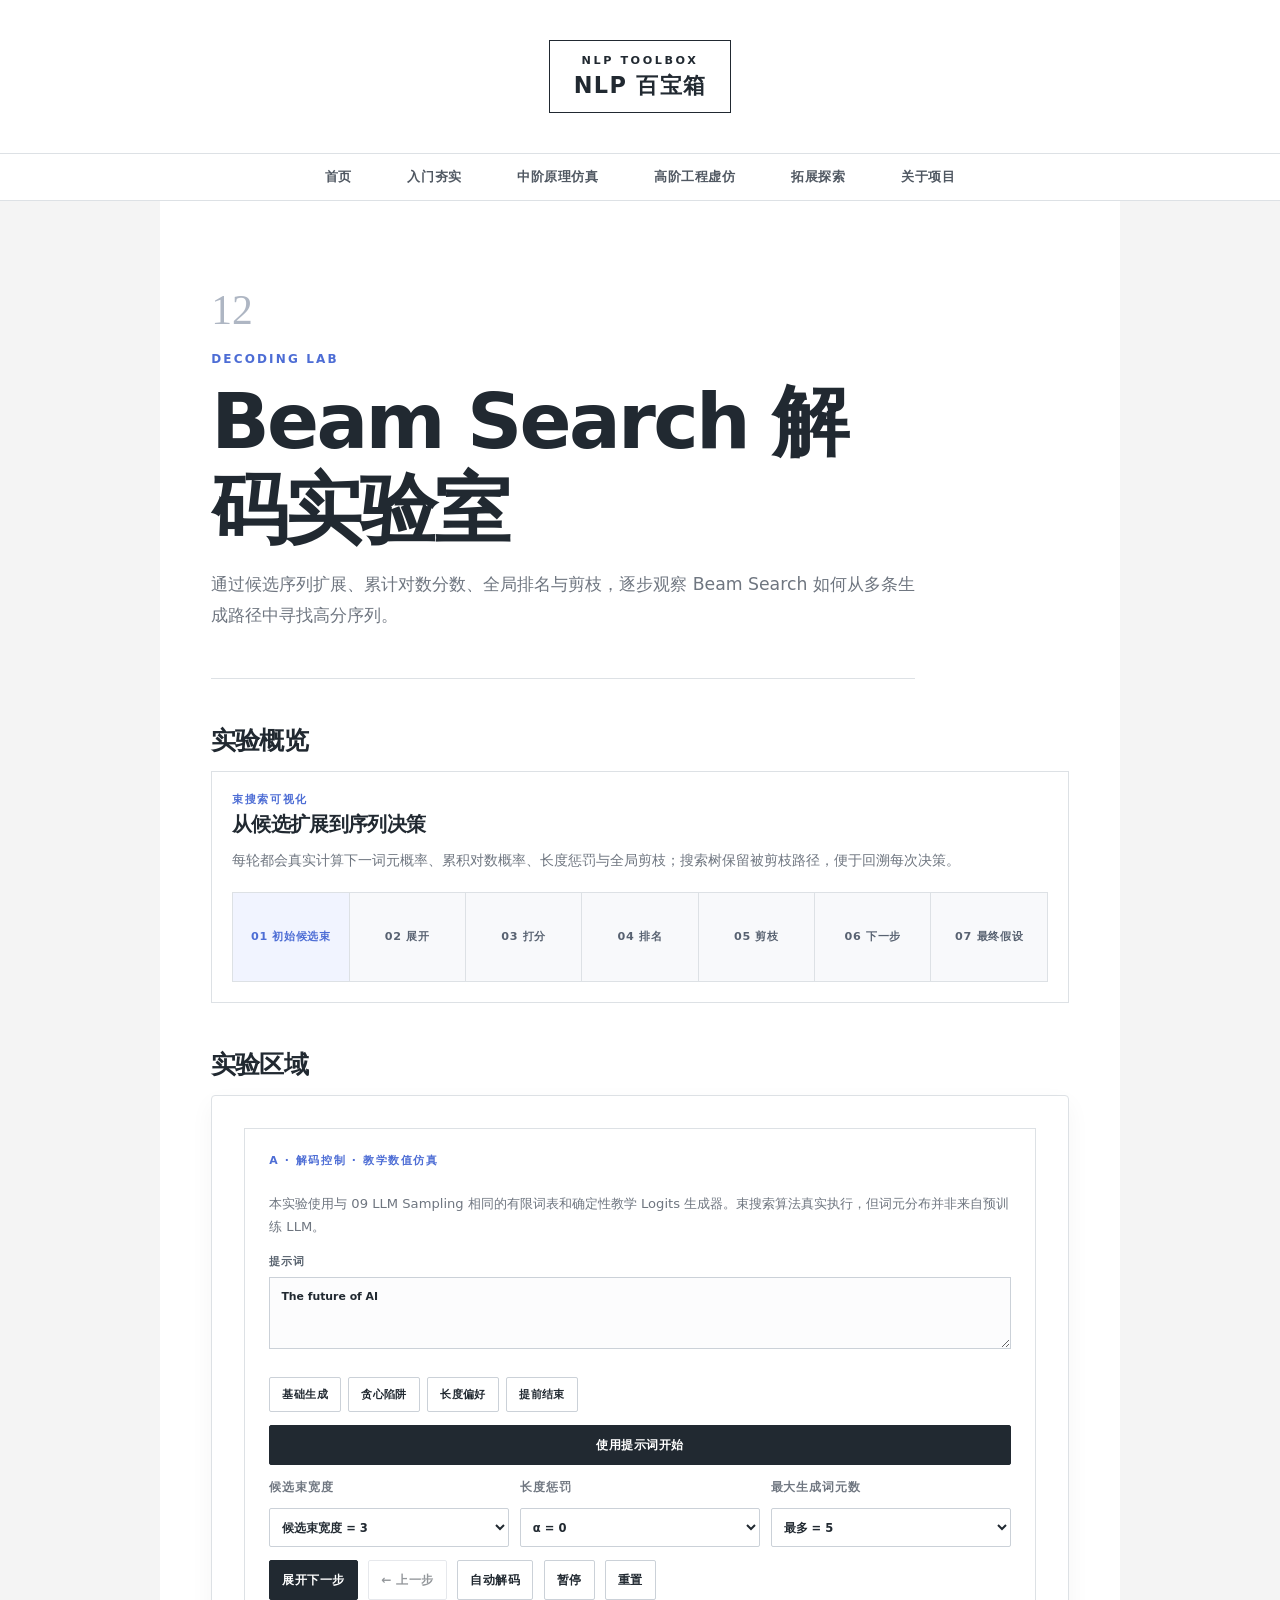
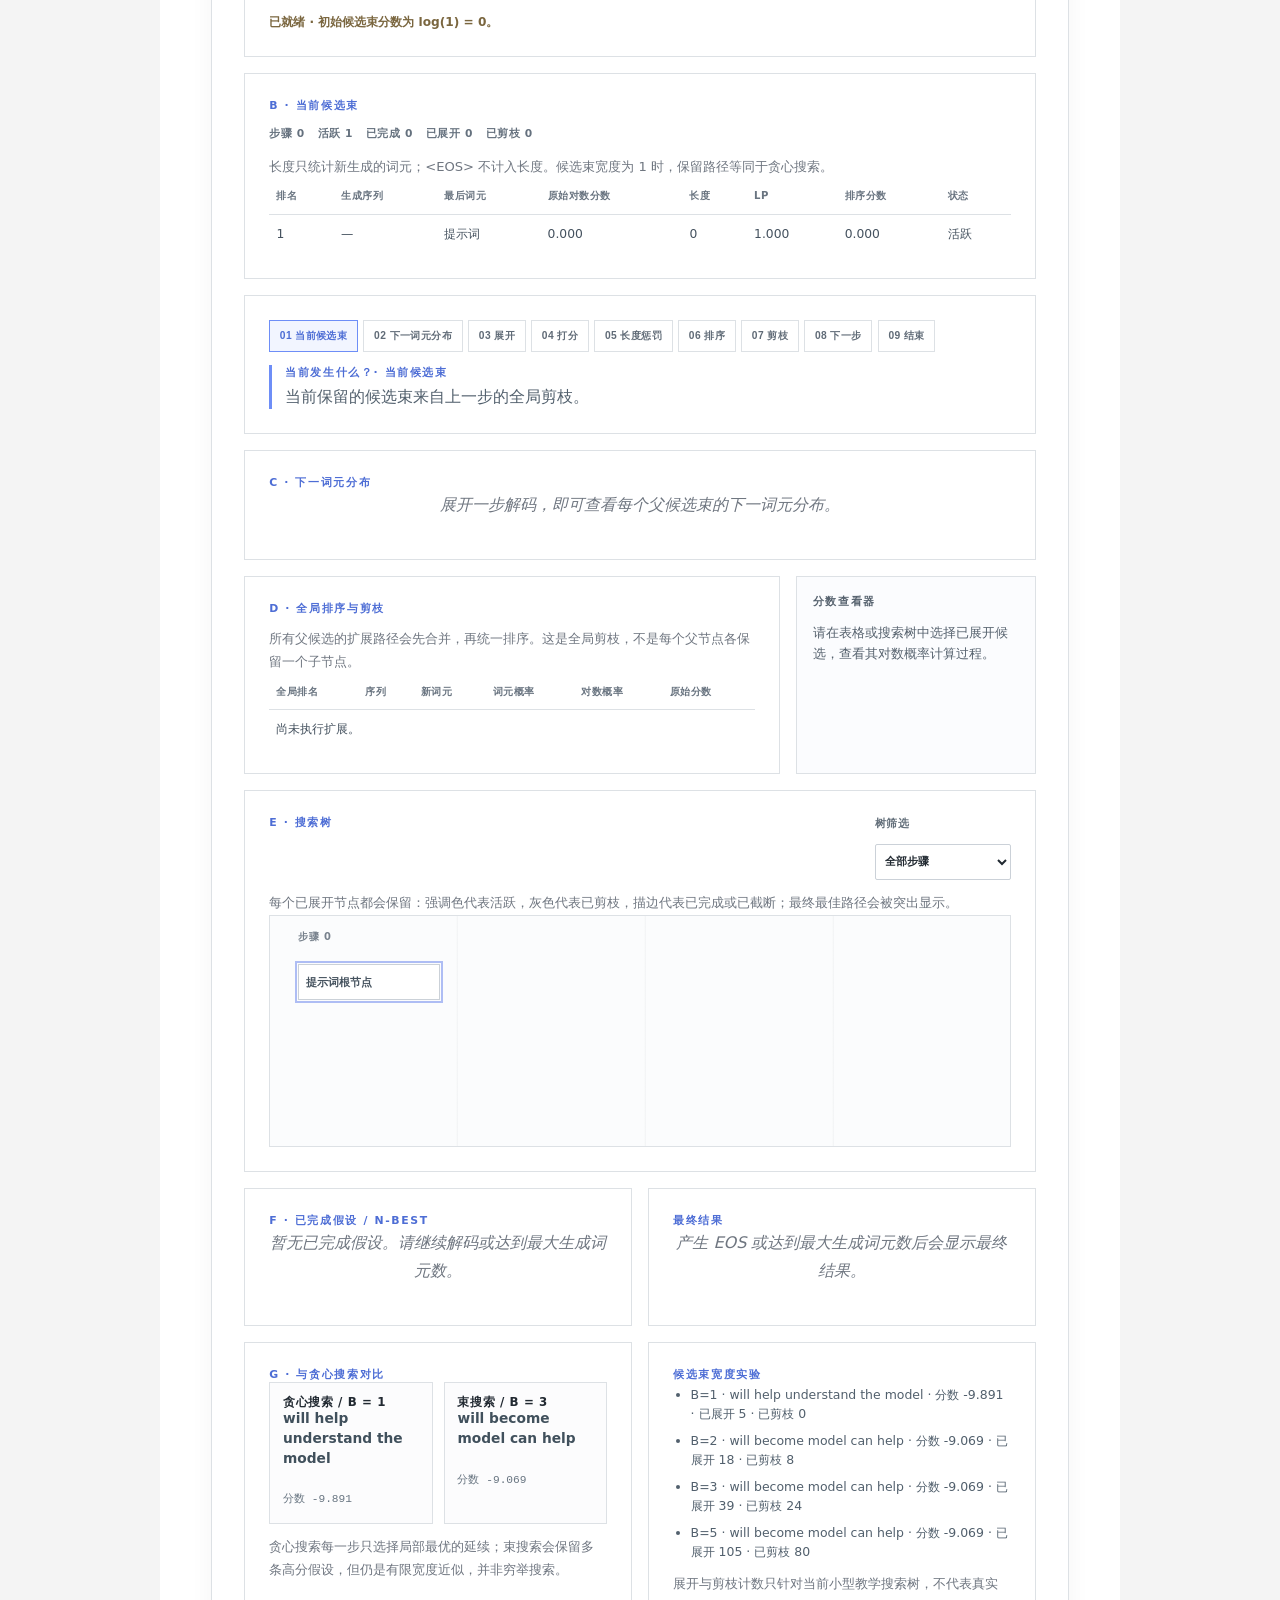
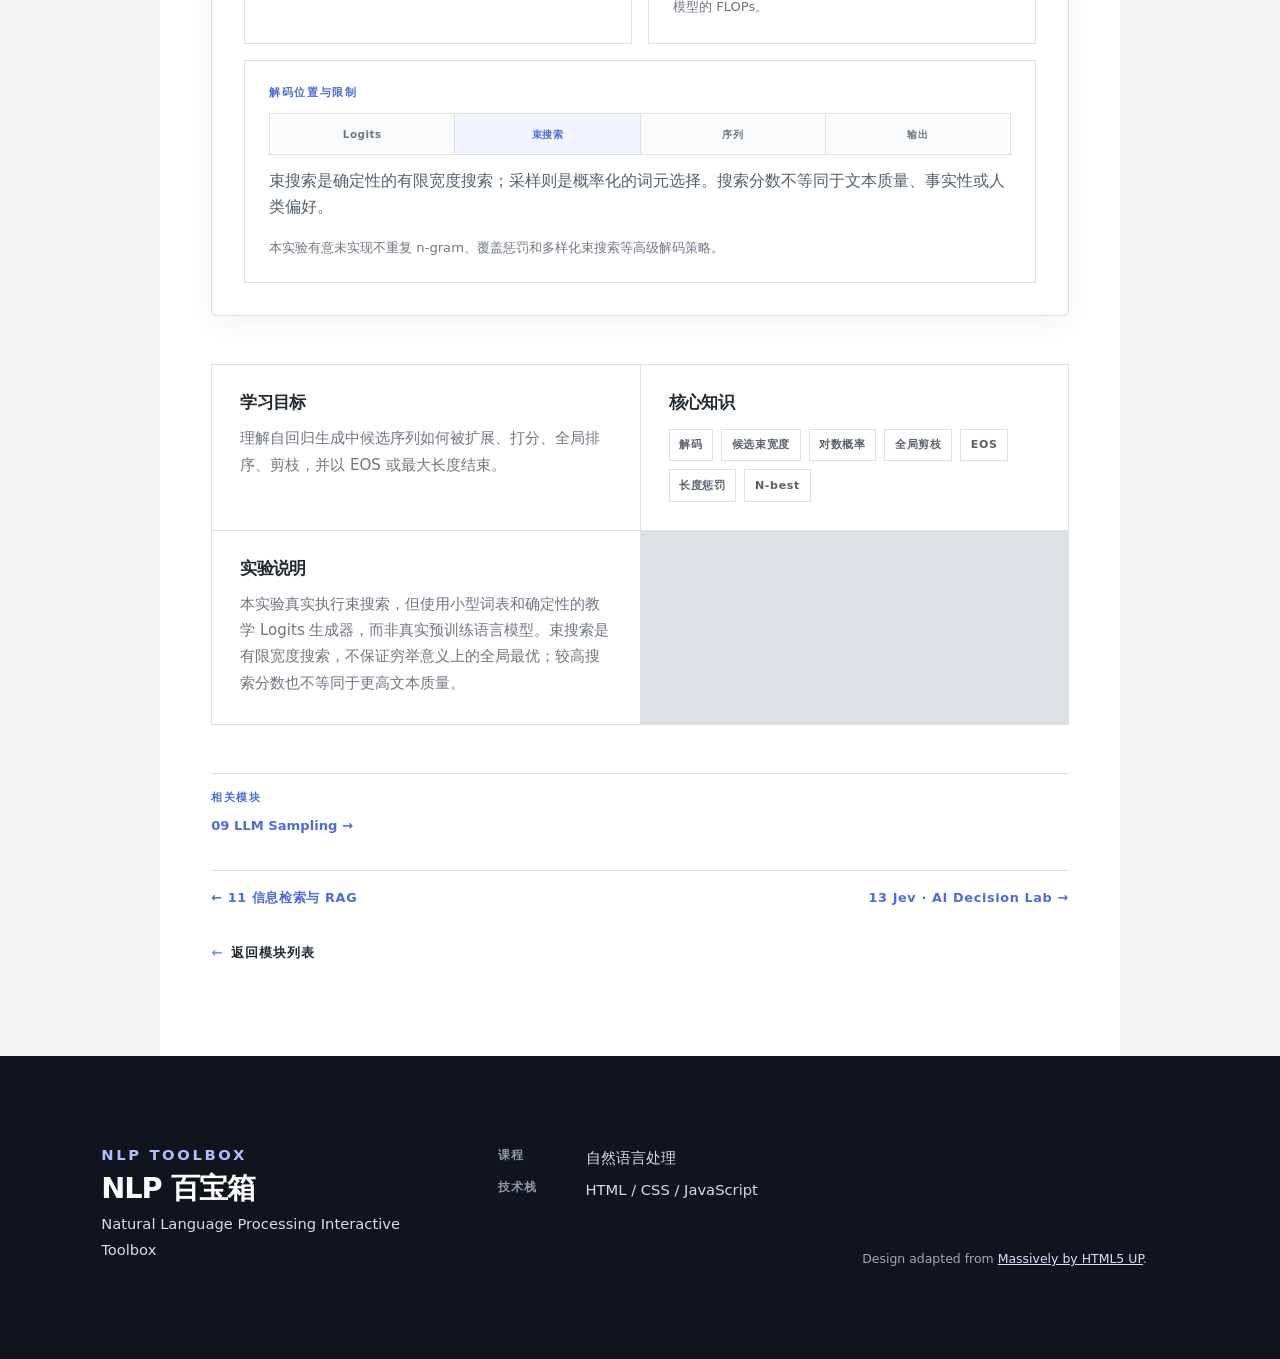
==== pages/beam-search.html @ 89331991 "nlp assignment first commit" ====
<!doctype html>
<html lang="zh-CN">
<head>
  <meta charset="utf-8"><meta name="viewport" content="width=device-width, initial-scale=1">
  <meta name="description" content="Beam Search 解码实验室｜NLP 百宝箱"><title>Beam Search 解码｜NLP 百宝箱</title>
  <link rel="stylesheet" href="../assets/css/main.css"><link rel="stylesheet" href="../assets/css/responsive.css"><link rel="stylesheet" href="../assets/css/experiment.css"><link rel="stylesheet" href="../assets/css/extensions.css"><link rel="stylesheet" href="../assets/css/beam-search.css">
</head>
<body class="module-page">
  <a class="skip-link" href="#main-content">跳至主要内容</a>
  <header class="site-header"><a class="brand" href="../index.html" aria-label="NLP 百宝箱首页"><span class="brand__en">NLP TOOLBOX</span><span class="brand__cn">NLP 百宝箱</span></a></header>
  <nav class="primary-nav" aria-label="主导航"><div class="nav-wrap"><button class="nav-toggle" type="button" aria-expanded="false" aria-controls="primary-menu"><span>菜单</span><span class="nav-toggle__icon" aria-hidden="true"></span></button><ul id="primary-menu" class="nav-list"><li><a href="../index.html">首页</a></li><li><a href="../index.html#foundations">入门夯实</a></li><li><a href="../index.html#simulation">中阶原理仿真</a></li><li><a href="../index.html#engineering">高阶工程虚仿</a></li><li><a class="is-active" href="../index.html#extensions">拓展探索</a></li><li><a href="../index.html#about">关于项目</a></li></ul></div></nav>
  <main id="main-content" class="experiment-main">
    <header class="module-intro"><span class="module-number">12</span><p class="kicker">DECODING LAB</p><h1>Beam Search 解码实验室</h1><p>通过候选序列扩展、累计对数分数、全局排名与剪枝，逐步观察 Beam Search 如何从多条生成路径中寻找高分序列。</p></header>
    <section class="experiment-block"><h2>实验概览</h2><div class="extension-overview"><p class="tool-label">束搜索可视化</p><h3>从候选扩展到序列决策</h3><p>每轮都会真实计算下一词元概率、累积对数概率、长度惩罚与全局剪枝；搜索树保留被剪枝路径，便于回溯每次决策。</p><div class="extension-pipeline" style="--steps:7"><span>01 初始候选束</span><span>02 展开</span><span>03 打分</span><span>04 排名</span><span>05 剪枝</span><span>06 下一步</span><span>07 最终假设</span></div></div></section>
    <section class="experiment-block"><h2>实验区域</h2><div class="experiment-shell experiment-shell--tool" data-experiment="beam-search"></div></section>
    <section class="experiment-block module-knowledge"><section><h3>学习目标</h3><p>理解自回归生成中候选序列如何被扩展、打分、全局排序、剪枝，并以 EOS 或最大长度结束。</p></section><section><h3>核心知识</h3><ul class="extension-concepts"><li>解码</li><li>候选束宽度</li><li>对数概率</li><li>全局剪枝</li><li>EOS</li><li>长度惩罚</li><li>N-best</li></ul></section><section><h3>实验说明</h3><p>本实验真实执行束搜索，但使用小型词表和确定性的教学 Logits 生成器，而非真实预训练语言模型。束搜索是有限宽度搜索，不保证穷举意义上的全局最优；较高搜索分数也不等同于更高文本质量。</p></section></section>
    <section class="related-modules" aria-label="相关模块"><p class="tool-label">相关模块</p><p><a href="llm-sampling.html">09 LLM Sampling →</a></p></section>
    <nav class="module-links" aria-label="模块导航"><a href="retrieval.html">← 11 信息检索与 RAG</a></nav>
    <a class="back-link" href="../index.html#extensions"><span aria-hidden="true">←</span>返回模块列表</a>
  </main>
  <footer class="site-footer"><div><p class="kicker kicker--light">NLP TOOLBOX</p><h2>NLP 百宝箱</h2><p>Natural Language Processing Interactive Toolbox</p></div><div class="footer-meta"><p><span>课程</span>自然语言处理</p><p><span>技术栈</span>HTML / CSS / JavaScript</p></div><div class="attribution">Design adapted from <a href="https://html5up.net/massively">Massively by HTML5 UP</a>.</div></footer>
  <script src="../assets/js/main.js"></script>
  <script src="../assets/js/data/sampling-data.js"></script>
  <script src="../assets/js/modules/sampling-algorithms.js"></script>
  <script src="../assets/js/data/beam-search-data.js"></script>
  <script src="../assets/js/modules/beam-search-algorithms.js"></script>
  <script src="../assets/js/modules/beam-search.js"></script>
</body>
</html>
---- assets/css/main.css ----
:root { --ink:#212931; --muted:#6f7680; --paper:#fff; --canvas:#f4f4f4; --line:#dde1e5; --line-dark:#cbd1d8; --hero:#10141c; --hero-2:#1b202b; --accent:#6e8ef7; --accent-deep:#4d6dd5; --shadow:0 9px 24px rgba(16,20,28,.045); --sans:system-ui,-apple-system,BlinkMacSystemFont,"Segoe UI","PingFang SC","Microsoft YaHei","Noto Sans SC",sans-serif; --display:Georgia,"Times New Roman","Songti SC","STSong",serif; --max:1180px; --gutter:clamp(1.25rem,4vw,3.5rem); }
* { box-sizing:border-box; } html { scroll-behavior:smooth; scroll-padding-top:4rem; } body { margin:0; background:var(--canvas); color:var(--ink); font-family:var(--sans); font-size:16px; line-height:1.75; } a { color:inherit; } .skip-link { position:absolute; z-index:10; left:1rem; top:-4rem; padding:.5rem .9rem; background:var(--paper); color:var(--ink); border:1px solid var(--ink); } .skip-link:focus { top:1rem; } :focus-visible { outline:3px solid var(--accent); outline-offset:4px; }
.hero { position:relative; min-height:100svh; display:grid; place-items:center; overflow:hidden; color:#fff; background:radial-gradient(circle at 50% 8%,#232b3d 0,var(--hero) 48%,#0c1017 100%); } .hero__grid { position:absolute; inset:0; opacity:.27; background-image:linear-gradient(rgba(255,255,255,.055) 1px,transparent 1px),linear-gradient(90deg,rgba(255,255,255,.055) 1px,transparent 1px); background-size:52px 52px; mask-image:linear-gradient(to bottom,transparent,black 30%,black 70%,transparent); } .hero__grid::after { content:""; position:absolute; inset:0; background-image:radial-gradient(circle,rgba(157,182,255,.7) 1px,transparent 1.5px); background-size:84px 91px; opacity:.3; } .hero__content { position:relative; z-index:1; width:min(760px,calc(100% - 2.5rem)); text-align:center; padding:6rem 0 7rem; } .kicker { margin:0; color:var(--accent-deep); font-size:.75rem; font-weight:750; letter-spacing:.18em; line-height:1.4; text-transform:uppercase; } .kicker--light { color:#aebeff; } h1,h2,h3,p { margin-top:0; } h1,h2,h3 { font-weight:700; letter-spacing:-.035em; line-height:1.14; } h1 { margin:1.25rem 0 .85rem; font-size:clamp(4rem,10vw,7.3rem); } .hero__statement { margin:0 0 1.3rem; font-family:var(--display); font-size:clamp(1.8rem,4vw,3.25rem); font-weight:400; line-height:1.3; letter-spacing:.02em; } .hero__description { max-width:39rem; margin:0 auto 2.2rem; color:#d3d8e3; font-size:1.04rem; } .button { display:inline-flex; align-items:center; justify-content:center; gap:.6rem; min-height:3rem; padding:.7rem 1.15rem; border:1px solid currentColor; border-radius:2px; font-size:.82rem; font-weight:750; letter-spacing:.08em; line-height:1; text-decoration:none; transition:color .2s,background .2s,transform .2s; } .button--light:hover { background:#fff; color:var(--hero); transform:translateY(-2px); } .scroll-cue { position:absolute; bottom:1.5rem; z-index:1; display:flex; flex-direction:column; align-items:center; gap:.55rem; color:#b9c1d1; font-size:.65rem; font-weight:700; letter-spacing:.14em; text-decoration:none; } .scroll-cue i { display:block; width:1px; height:1.6rem; background:#b9c1d1; animation:scrollPulse 1.8s ease-in-out infinite; } @keyframes scrollPulse { 50% { transform:scaleY(.55); transform-origin:top; opacity:.4; } }
.site-header { display:grid; place-items:center; min-height:11rem; padding:2.5rem var(--gutter); background:var(--paper); } .brand { display:grid; gap:.25rem; padding:.9rem 1.5rem .85rem; border:1px solid var(--ink); color:var(--ink); text-align:center; text-decoration:none; transition:color .2s,border-color .2s; } .brand:hover { border-color:var(--accent); color:var(--accent-deep); } .brand__en { font-size:.7rem; font-weight:800; letter-spacing:.23em; line-height:1; } .brand__cn { font-size:1.4rem; font-weight:800; letter-spacing:.06em; line-height:1.25; }
.primary-nav { position:sticky; top:0; z-index:5; border-top:1px solid var(--line); border-bottom:1px solid var(--line); background:rgba(255,255,255,.96); backdrop-filter:blur(9px); } .nav-wrap { width:min(var(--max),100%); margin:auto; } .nav-list { display:flex; justify-content:center; margin:0; padding:0; list-style:none; } .nav-list a { display:block; padding:1rem clamp(.8rem,2.1vw,1.7rem); border-inline:1px solid transparent; color:#505862; font-size:.84rem; font-weight:700; letter-spacing:.04em; line-height:1; text-decoration:none; transition:color .2s,background .2s; } .nav-list a:hover,.nav-list a.is-active { background:#f3f5f8; color:var(--ink); } .nav-list a.is-active { border-bottom:2px solid var(--accent); } .nav-toggle { display:none; }
.main-shell { width:min(var(--max),100%); margin:auto; background:var(--paper); } .featured,.module-section,.about-section { padding:clamp(4.5rem,9vw,8.5rem) var(--gutter); border-bottom:1px solid var(--line); } .section-heading { max-width:42rem; margin-bottom:3.6rem; } .section-heading--center { max-width:49rem; margin-inline:auto; text-align:center; } .section-heading h2,.about-section h2 { margin:.7rem 0 1.3rem; font-size:clamp(2.5rem,5vw,4.1rem); } .section-heading > p:last-child { color:var(--muted); }
.learning-path { display:grid; grid-template-columns:repeat(3,1fr); gap:0; margin:0; padding:0; list-style:none; border-top:1px solid var(--line); border-bottom:1px solid var(--line); } .learning-path li { position:relative; min-height:15rem; padding:2.2rem clamp(1.2rem,3vw,2.8rem); } .learning-path li + li { border-left:1px solid var(--line); } .learning-path li:not(:last-child)::after { content:"↓"; position:absolute; right:-.45rem; bottom:1.9rem; z-index:1; display:grid; place-items:center; width:.9rem; height:.9rem; background:var(--paper); color:var(--accent); font-size:.9rem; } .path-number,.module-number { display:block; color:#aeb6c3; font-family:var(--display); font-size:2.6rem; line-height:1; } .learning-path .kicker { margin:1.45rem 0 .5rem; } .learning-path h3 { margin:0 0 .7rem; font-size:1.5rem; } .learning-path p:last-child { color:var(--muted); font-size:.95rem; }
.module-section--tinted { background:#f8f9fa; } .module-grid { display:grid; border-top:1px solid var(--line); border-left:1px solid var(--line); } .module-grid--foundations { grid-template-columns:repeat(2,1fr); } .module-grid--simulation { grid-template-columns:repeat(3,1fr); } .module-grid--engineering { grid-template-columns:repeat(2,1fr); } .module-card { display:flex; min-height:21rem; flex-direction:column; padding:2.25rem clamp(1.5rem,3.2vw,3rem); border-right:1px solid var(--line); border-bottom:1px solid var(--line); background:var(--paper); transition:box-shadow .22s,transform .22s; } .module-card:hover { position:relative; z-index:1; box-shadow:var(--shadow); transform:translateY(-3px); } .module-card .kicker { margin:1.25rem 0 .8rem; } .module-card h3 { margin:0 0 1rem; font-size:clamp(1.6rem,3vw,2.25rem); } .module-card > p:not(.kicker) { max-width:28rem; margin-bottom:1.6rem; color:var(--muted); font-size:.96rem; } .module-card a { margin-top:auto; color:var(--ink); font-size:.8rem; font-weight:750; letter-spacing:.07em; text-decoration:none; } .module-card a span { color:var(--accent); transition:transform .2s; } .module-card a:hover span { display:inline-block; transform:translateX(4px); }
.module-card--diagram { min-height:27rem; } .card-diagram { height:5rem; margin:.2rem 0 1.5rem; border-top:1px solid var(--line); border-bottom:1px solid var(--line); } .diagram-cnn { display:flex; align-items:center; gap:.5rem; } .diagram-cnn i { width:1.3rem; height:3.6rem; border:1px solid var(--accent); background:repeating-linear-gradient(0deg,transparent 0 7px,rgba(110,142,247,.25) 7px 8px); } .diagram-cnn b { width:2.5rem; height:2.5rem; margin-left:auto; border:1px solid #aeb6c3; background:repeating-linear-gradient(90deg,transparent 0 6px,#dfe4ee 6px 7px); } .diagram-attention { display:grid; grid-template-columns:repeat(3,1fr); grid-template-rows:repeat(3,1fr); gap:3px; padding:.9rem 0; } .diagram-attention i { background:rgba(110,142,247,.16); } .diagram-attention i:nth-child(2),.diagram-attention i:nth-child(5),.diagram-attention i:nth-child(8) { background:rgba(110,142,247,.72); } .diagram-loss { display:grid; place-items:center; } .diagram-loss svg { width:100%; } .diagram-loss path { stroke:var(--accent); stroke-width:2; } .module-card--feature { min-height:28rem; } .feature-diagram { display:flex; align-items:center; height:7rem; margin:.2rem 0 1.7rem; border-top:1px solid var(--line); border-bottom:1px solid var(--line); } .transformer-diagram { gap:.6rem; color:var(--muted); font-size:.58rem; font-weight:750; letter-spacing:.08em; } .transformer-diagram span { display:grid; place-items:center; width:3.1rem; height:3.1rem; border:1px solid var(--line-dark); text-align:center; } .transformer-diagram i { flex:1; height:1px; background:var(--accent); } .sampling-diagram { align-items:flex-end; gap:.65rem; padding:1rem 0; } .sampling-diagram i { width:1.25rem; height:var(--h); background:var(--accent); opacity:.6; } .sampling-diagram i:nth-child(2n) { opacity:.9; }
.about-section { display:grid; grid-template-columns:1fr 1.25fr; gap:clamp(2rem,8vw,8rem); align-items:start; } .about-section__content p { color:var(--muted); font-size:1.06rem; } .technology-list { display:flex; flex-wrap:wrap; gap:.5rem; margin:2rem 0 0; padding:0; list-style:none; } .technology-list li { padding:.35rem .6rem; border:1px solid var(--line); color:#59616c; font-size:.67rem; font-weight:750; letter-spacing:.07em; }
.site-footer { display:grid; grid-template-columns:1.1fr 1fr 1fr; gap:3rem; padding:clamp(3rem,7vw,6rem) max(var(--gutter),calc((100% - var(--max))/2 + var(--gutter))); color:#d7dce5; background:var(--hero); } .site-footer h2 { margin:.4rem 0; color:#fff; font-size:1.8rem; } .site-footer p { margin-bottom:.4rem; font-size:.92rem; } .footer-meta p { display:flex; gap:1rem; } .footer-meta span { min-width:4.5rem; color:#8f9aac; font-size:.72rem; font-weight:700; letter-spacing:.1em; } .attribution { align-self:end; color:#9fa9ba; font-size:.78rem; line-height:1.7; } .site-footer a { color:#d8e0ff; }
@media (prefers-reduced-motion:reduce) { html { scroll-behavior:auto; } *,*::before,*::after { animation-duration:.01ms !important; animation-iteration-count:1 !important; scroll-behavior:auto !important; transition-duration:.01ms !important; } }
.learning-path { grid-template-columns:repeat(5,1fr); }.module-grid--extensions { grid-template-columns:repeat(3,1fr); }.module-grid--decision { grid-template-columns:minmax(0,1fr); }.diagram-bpe,.diagram-retrieval,.diagram-beam { display:flex; align-items:center; gap:.55rem; color:#657080; font-size:.67rem; font-weight:750; letter-spacing:.04em; }.diagram-bpe span,.diagram-bpe strong,.diagram-retrieval span,.diagram-retrieval b,.diagram-beam span { padding:.45rem .55rem; border:1px solid var(--line-dark); background:#fff; }.diagram-bpe i,.diagram-retrieval i { color:var(--accent); font-style:normal; }.diagram-bpe strong { color:var(--accent-deep); }.diagram-retrieval { display:grid; grid-template-columns:auto 1fr; grid-template-rows:1fr 1fr; align-content:center; }.diagram-retrieval span { grid-row:span 2; }.diagram-retrieval i { grid-row:span 2; }.diagram-retrieval b { font-size:.62rem; }.diagram-beam { display:grid; grid-template-columns:auto 1fr; grid-template-rows:1fr 1fr; align-content:center; }.diagram-beam span { grid-row:span 2; }.diagram-beam i { font-style:normal; }.extensions-chain { margin-top:2rem; padding:1.2rem 0 0; border-top:1px solid var(--line); }.extensions-chain > p:last-child { display:flex; flex-wrap:wrap; align-items:center; gap:.5rem .75rem; margin:.45rem 0 0; }.extensions-chain strong { color:var(--ink); font-size:.75rem; letter-spacing:.06em; }.extensions-chain span { color:var(--muted); font-size:.8rem; }.extensions-chain b { color:var(--accent); font-weight:400; }.module-card--decision { min-height:29rem; }.decision-card-content { display:grid; grid-template-columns:minmax(0,1fr) minmax(17rem,.82fr); gap:clamp(1.5rem,6vw,5rem); align-items:center; margin:.1rem 0 1.7rem; }.decision-card-content > div:first-child > p { max-width:34rem; margin:0; color:var(--muted); font-size:1rem; }.decision-capabilities { display:flex; flex-wrap:wrap; gap:.5rem; margin:1.25rem 0 0; padding:0; list-style:none; }.decision-capabilities li { padding:.34rem .58rem; border:1px solid var(--line); color:#59616c; font-size:.68rem; font-weight:750; letter-spacing:.06em; }.decision-diagram { display:grid; justify-items:center; gap:.45rem; min-height:12.5rem; padding:1rem; border-top:1px solid var(--line); border-bottom:1px solid var(--line); color:#657080; font-size:.67rem; font-weight:800; letter-spacing:.09em; text-align:center; }.decision-diagram > span { min-width:7.8rem; padding:.42rem .6rem; border:1px solid var(--line-dark); background:#fff; }.decision-diagram > i { color:var(--accent); font-style:normal; }.decision-diagram__types { display:flex; flex-wrap:wrap; justify-content:center; gap:.35rem; }.decision-diagram__types b { padding:.35rem .45rem; border:1px solid var(--line); background:#f7f8fa; font-size:.6rem; }.decision-diagram__result { border-color:var(--accent) !important; color:var(--accent-deep); }.decision-diagram small { color:var(--muted); font-size:.58rem; font-weight:700; letter-spacing:.05em; }
@media (min-width:761px) and (max-width:1100px) { .nav-list a { padding-inline:.75rem; font-size:.78rem; }.learning-path { grid-template-columns:repeat(2,1fr); }.learning-path li:nth-child(3) { border-left:0; border-top:1px solid var(--line); }.learning-path li:nth-child(4) { border-top:1px solid var(--line); }.learning-path li:nth-child(5) { grid-column:span 2; border-left:0; border-top:1px solid var(--line); }.module-grid--extensions { grid-template-columns:repeat(2,1fr); }.module-grid--extensions .module-card:last-child { grid-column:span 2; } .decision-card-content { grid-template-columns:1fr; gap:1.5rem; } }
@media (max-width:760px) { .module-grid--decision { grid-template-columns:1fr; } .module-card--decision { min-height:19rem; } .decision-card-content { grid-template-columns:1fr; gap:1.5rem; } }
---- assets/css/responsive.css ----
@media (max-width:760px) { .site-header { min-height:8.5rem; } .primary-nav { position:sticky; } .nav-toggle { display:flex; width:100%; align-items:center; justify-content:space-between; padding:1rem var(--gutter); border:0; background:transparent; color:var(--ink); font:700 .78rem/1 var(--sans); letter-spacing:.11em; text-transform:uppercase; } .nav-toggle__icon,.nav-toggle__icon::before,.nav-toggle__icon::after { display:block; width:1.15rem; height:1px; background:currentColor; content:""; } .nav-toggle__icon { position:relative; } .nav-toggle__icon::before { position:absolute; top:-.35rem; } .nav-toggle__icon::after { position:absolute; top:.35rem; } .nav-list { display:none; border-top:1px solid var(--line); } .nav-list.is-open { display:block; } .nav-list a { padding:1rem var(--gutter); border-bottom:1px solid var(--line); } .nav-list li:last-child a { border-bottom:0; } .learning-path,.module-grid--foundations,.module-grid--simulation,.module-grid--engineering,.module-grid--extensions,.module-grid--decision,.about-section,.site-footer { grid-template-columns:1fr; } .learning-path li + li { border-top:1px solid var(--line); border-left:0; } .learning-path li { min-height:auto; } .learning-path li:not(:last-child)::after { right:1.5rem; bottom:-.5rem; } .module-card,.module-card--diagram,.module-card--feature,.module-card--decision { min-height:19rem; } .decision-card-content { grid-template-columns:1fr; gap:1.5rem; } .about-section { gap:1rem; } .site-footer { gap:1.8rem; } .footer-meta p { margin-bottom:.2rem; } }
@media (min-width:761px) and (max-width:960px) { .module-grid--simulation { grid-template-columns:repeat(2,1fr); } .module-grid--simulation .module-card:last-child { grid-column:span 2; } .site-footer { grid-template-columns:1fr 1fr; } .attribution { grid-column:span 2; } }
@media (max-width:430px) { .hero__content { padding-top:4rem; } h1 { font-size:3.7rem; } .hero__statement { font-size:1.85rem; } .featured,.module-section,.about-section { padding-top:3.8rem; padding-bottom:3.8rem; } .section-heading { margin-bottom:2.5rem; } .section-heading h2,.about-section h2 { font-size:2.4rem; } .transformer-diagram { gap:.3rem; } .transformer-diagram span { width:2.5rem; height:2.5rem; font-size:.5rem; } }
---- assets/css/experiment.css ----
.module-page { min-height:100vh; background:var(--canvas); }
.module-page .site-header { min-height:8.5rem; }
.experiment-main { width:min(960px,100%); margin:auto; padding:clamp(3rem,7vw,6rem) var(--gutter); background:var(--paper); }
.module-intro { max-width:44rem; padding-bottom:3rem; border-bottom:1px solid var(--line); }
.module-intro .module-number { margin-bottom:1.2rem; }
.module-intro h1 { margin:.65rem 0 1rem; font-size:clamp(2.8rem,6vw,5rem); }
.module-intro > p:last-child { margin:0; color:var(--muted); font-size:1.08rem; }
.experiment-block { margin:3rem 0; }
.experiment-block h2 { margin-bottom:1rem; font-size:1.55rem; }
.experiment-shell { display:grid; place-items:center; min-height:17rem; padding:2rem; border:1px solid var(--line); border-radius:4px; background:#fff; box-shadow:var(--shadow); text-align:center; }
.module-knowledge { display:grid; grid-template-columns:repeat(2,1fr); gap:1px; border:1px solid var(--line); background:var(--line); }
.module-knowledge section { padding:1.75rem; background:var(--paper); }
.module-knowledge h3 { margin-bottom:.8rem; font-size:1.05rem; }
.module-knowledge p { margin:0; color:var(--muted); font-size:.94rem; }
.back-link { display:inline-flex; margin-top:2rem; color:var(--ink); font-size:.83rem; font-weight:750; letter-spacing:.07em; text-decoration:none; }
.back-link span { margin-right:.5rem; color:var(--accent); }
.module-links { display:flex; justify-content:space-between; gap:1rem; margin-top:2rem; padding-top:1rem; border-top:1px solid var(--line); }
.module-links a { color:var(--accent-deep); font-size:.8rem; font-weight:750; letter-spacing:.05em; text-decoration:none; }

/* Stage 2 experiment components: contained inside Experiment Shell. */
.experiment-shell--tool { display:block; min-height:0; padding:clamp(1rem,3vw,2rem); text-align:left; }
.tool-label { margin:0; color:var(--accent-deep); font-size:.68rem; font-weight:800; letter-spacing:.15em; line-height:1.4; text-transform:uppercase; }
.tool-button { min-height:2.5rem; padding:.55rem .75rem; border:1px solid var(--line-dark); border-radius:2px; background:#fff; color:var(--ink); cursor:pointer; font:750 .76rem/1 var(--sans); letter-spacing:.04em; transition:border-color .18s,background .18s,color .18s; }
.tool-button:hover:not(:disabled) { border-color:var(--accent); color:var(--accent-deep); }
.tool-button:disabled { cursor:not-allowed; opacity:.45; }
.tool-button--primary { border-color:var(--ink); background:var(--ink); color:#fff; }
.tool-button--primary:hover:not(:disabled) { background:var(--accent-deep); color:#fff; }
.tool-button--danger { color:#a33d43; }

/* Terminology challenge */
.tool-controls { display:flex; flex-wrap:wrap; gap:.8rem; align-items:end; padding-bottom:1.5rem; border-bottom:1px solid var(--line); }
.select-label { display:grid; gap:.3rem; color:var(--muted); font-size:.72rem; font-weight:750; letter-spacing:.08em; }
.select-label select,.pipeline-add select,.pipeline-row select,.custom-stopwords input { min-height:2.5rem; padding:.4rem .6rem; border:1px solid var(--line-dark); border-radius:2px; background:#fff; color:var(--ink); font:600 .82rem var(--sans); }
.tool-progress { padding:1.45rem 0; }.progress-meta { display:flex; justify-content:space-between; gap:1rem; color:var(--muted); font-size:.76rem; font-weight:700; letter-spacing:.06em; }.progress-track { height:5px; margin-top:.7rem; overflow:hidden; background:#e8ebef; }.progress-track i { display:block; height:100%; background:var(--accent); transition:width .25s ease; }
.term-question { padding:1.5rem; border-left:2px solid var(--accent); background:#f7f8fa; }.term-question h3 { margin:.45rem 0; font-family:var(--display); font-size:clamp(2rem,5vw,3rem); }.term-category { margin:0; color:var(--muted); font-size:.75rem; font-weight:750; letter-spacing:.08em; }
.term-choice-group { padding:1.65rem 0; border-bottom:1px solid var(--line); }.term-options { display:grid; grid-template-columns:repeat(3,1fr); gap:.7rem; margin-top:.8rem; }.term-option { min-height:7.2rem; padding:.9rem; border:1px solid var(--line); border-radius:3px; background:#fff; color:var(--ink); cursor:pointer; font:500 .88rem/1.55 var(--sans); text-align:left; transition:border-color .18s,background .18s,transform .18s; }.term-option:hover:not(:disabled),.term-option.is-selected { border-color:var(--accent); background:#f3f6ff; }.term-option:hover:not(:disabled) { transform:translateY(-1px); }.term-option.is-correct { border-color:#4d9466; background:#edf7f0; }.term-option.is-wrong { border-color:#bf555c; background:#fdf0f0; }.choice-note,.input-help,.empty-note { margin:.75rem 0 0; color:var(--muted); font-size:.82rem; }
.tool-navigation { display:flex; justify-content:space-between; gap:.7rem; padding:1.5rem 0; }.term-feedback { padding:1.25rem; border:1px solid var(--line); background:#f8f9fa; }.term-feedback--correct { border-left:3px solid #4d9466; background:#f1f8f3; }.term-feedback--wrong { border-left:3px solid #bf555c; background:#fdf4f4; }.feedback-status { margin-bottom:1rem !important; color:var(--ink) !important; font-size:.79rem; font-weight:800; letter-spacing:.07em; }.diagnostic-list { display:grid; gap:.75rem; margin:0; }.diagnostic-list div { display:grid; grid-template-columns:7rem 1fr; gap:1rem; }.diagnostic-list dt { color:var(--muted); font-size:.76rem; font-weight:750; }.diagnostic-list dd { margin:0; font-size:.86rem; }
.term-summary { margin-top:2rem; padding-top:1.5rem; border-top:1px solid var(--line); }.stat-grid { display:grid; grid-template-columns:repeat(4,1fr); margin:1rem 0; border:1px solid var(--line); }.stat-grid div { padding:1rem; border-right:1px solid var(--line); }.stat-grid div:last-child { border-right:0; }.stat-grid span,.output-meta span { display:block; color:var(--muted); font-size:.68rem; font-weight:750; letter-spacing:.06em; }.stat-grid strong,.output-meta strong { display:block; margin-top:.2rem; font-family:var(--display); font-size:1.5rem; }.mistakes-preview { padding-top:.8rem; }.mistakes-preview p:not(.tool-label) { margin:.25rem 0; color:var(--muted); font-size:.82rem; }
.mistake-book { margin-top:2rem; padding-top:1.5rem; border-top:1px solid var(--line); }.book-heading,.panel-heading { display:flex; justify-content:space-between; gap:1rem; align-items:start; }.mistake-book h3,.preprocess-panel h3,.trace-panel h3,.output-panel h3,.insight-panel h3,.compare-panel h3,.pitfalls-panel h3 { margin:.35rem 0 0; font-size:1.25rem; }.book-actions { display:flex; flex-wrap:wrap; gap:.5rem; }.mistake-record { padding:1rem 0; border-bottom:1px solid var(--line); }.mistake-record h4 { margin:0 0 .4rem; font-size:1rem; }.mistake-record p { margin:.25rem 0 !important; color:var(--muted); font-size:.82rem; }

/* Preprocessing lab */
.preprocess-top { display:grid; grid-template-columns:1fr 1.15fr; gap:1.5rem; }.preprocess-panel,.trace-panel,.output-panel,.insight-panel,.compare-panel,.pitfalls-panel,.pipeline-warnings,.custom-stopwords { padding:1.25rem; border:1px solid var(--line); background:#fff; }.preprocess-input-panel textarea { width:100%; resize:vertical; padding:.8rem; border:1px solid var(--line-dark); border-radius:2px; color:var(--ink); font:400 .92rem/1.6 var(--sans); }.input-actions { display:flex; align-items:center; justify-content:space-between; gap:.75rem; }.input-actions .input-help { margin:0; }.example-list { display:flex; flex-wrap:wrap; gap:.45rem; margin-top:1rem; }.example-list .tool-button { min-height:2.15rem; font-size:.69rem; }
.pipeline-rows { margin-top:1rem; border-top:1px solid var(--line); }.pipeline-row { display:grid; grid-template-columns:auto 1fr auto auto; gap:.8rem; align-items:center; padding:.8rem 0; border-bottom:1px solid var(--line); }.pipeline-row.is-disabled { opacity:.52; }.pipeline-status { display:flex; align-items:center; gap:.45rem; color:var(--muted); font-size:.72rem; }.pipeline-name { display:grid; gap:.1rem; }.pipeline-name strong { font-size:.84rem; }.pipeline-name small { color:var(--muted); font-size:.7rem; }.pipeline-actions { display:flex; gap:.25rem; }.icon-button { min-width:2rem; min-height:2rem; padding:.25rem; border:1px solid var(--line); border-radius:2px; background:#fff; cursor:pointer; color:var(--ink); font:700 .8rem var(--sans); }.icon-button:disabled { opacity:.4; cursor:not-allowed; }.icon-button--remove { color:#a33d43; }.pipeline-add,.custom-stopwords > div { display:flex; gap:.5rem; margin-top:1rem; }.custom-stopwords { margin-top:1.5rem; }.custom-stopwords input { flex:1; min-width:0; }
.pipeline-warnings { margin-top:1.5rem; border-left:3px solid #c58c35; background:#fffaf1; }.pipeline-warnings p:not(.tool-label) { margin:.55rem 0 0; color:#6a5737; font-size:.82rem; }.trace-panel,.output-panel,.insight-panel,.compare-panel,.pitfalls-panel { margin-top:1.5rem; }.trace-item { padding:.75rem 0; border-bottom:1px solid var(--line); }.trace-item:last-child { border-bottom:0; }.trace-item summary { cursor:pointer; color:var(--ink); font-size:.86rem; font-weight:750; }.trace-caption { margin:.75rem 0 .2rem; color:var(--muted) !important; font-size:.68rem; font-weight:750; letter-spacing:.08em; }.trace-item pre,.final-output,.compare-grid pre { max-height:14rem; margin:.25rem 0; overflow:auto; padding:.75rem; background:#f7f8fa; color:#34404f; font:400 .78rem/1.5 ui-monospace,SFMono-Regular,Menlo,Consolas,monospace; white-space:pre-wrap; word-break:break-word; }.trace-note { margin:.55rem 0 0 !important; color:var(--muted) !important; font-size:.78rem; }.output-meta { display:grid; grid-template-columns:repeat(5,1fr); margin-top:1rem; border:1px solid var(--line); }.output-meta div { padding:.75rem; border-right:1px solid var(--line); }.output-meta div:last-child { border-right:0; }.output-meta strong { font-size:1.2rem; }.insight-panel { border-left:3px solid var(--accent); background:#f5f7ff; }.insight-panel p:not(.tool-label) { margin:.7rem 0 0; color:#515b6a; font-size:.85rem; }.compare-grid { display:grid; grid-template-columns:1fr 1fr; gap:1px; margin:1rem 0; background:var(--line); border:1px solid var(--line); }.compare-grid article { padding:1rem; background:#fff; }.compare-grid article > p { min-height:2.4rem; margin:.55rem 0; color:var(--muted); font-size:.76rem; }.pitfalls-panel { display:flex; flex-wrap:wrap; gap:.5rem; align-items:center; }.pitfalls-panel > :first-child,.pitfalls-panel > h3 { flex-basis:100%; }.pitfalls-panel .tool-button { min-height:2.2rem; font-size:.69rem; }

@media (max-width:780px) { .term-options { grid-template-columns:1fr; }.term-option { min-height:0; }.preprocess-top { grid-template-columns:1fr; }.output-meta { grid-template-columns:repeat(3,1fr); }.output-meta div:nth-child(3) { border-right:0; }.output-meta div:nth-child(-n+3) { border-bottom:1px solid var(--line); } }
@media (max-width:640px) { .module-knowledge { grid-template-columns:1fr; }.module-page .site-header { min-height:7rem; }.module-links { flex-direction:column; } }
@media (max-width:520px) { .tool-controls,.tool-navigation,.book-heading,.panel-heading,.input-actions { align-items:stretch; flex-direction:column; }.tool-controls > *,.tool-navigation > *,.book-actions > * { width:100%; }.diagnostic-list div { grid-template-columns:1fr; gap:.15rem; }.stat-grid { grid-template-columns:repeat(2,1fr); }.stat-grid div:nth-child(2) { border-right:0; }.stat-grid div:nth-child(-n+2) { border-bottom:1px solid var(--line); }.pipeline-row { grid-template-columns:auto 1fr auto; }.pipeline-row select { grid-column:2 / span 2; }.pipeline-actions { grid-column:3; grid-row:1; }.pipeline-add,.custom-stopwords > div { flex-direction:column; }.output-meta { grid-template-columns:repeat(2,1fr); }.output-meta div { border-right:0; border-bottom:1px solid var(--line); }.output-meta div:nth-child(odd) { border-right:1px solid var(--line); }.output-meta div:last-child { border-bottom:0; }.compare-grid { grid-template-columns:1fr; } }
---- assets/css/extensions.css ----
.extension-overview { padding:1.25rem; border:1px solid var(--line); background:#fff; }.extension-overview h3 { margin:.35rem 0 .75rem; font-size:1.25rem; }.extension-overview > p:not(.tool-label) { color:var(--muted); font-size:.9rem; }.extension-pipeline { display:grid; grid-template-columns:repeat(var(--steps),1fr); gap:1px; margin-top:1.2rem; border:1px solid var(--line); background:var(--line); }.extension-pipeline span { display:grid; min-height:5.5rem; place-items:center; padding:.75rem; background:#f8f9fb; color:#586271; font-size:.7rem; font-weight:750; letter-spacing:.06em; text-align:center; }.extension-pipeline span:first-child { color:var(--accent-deep); background:#f1f4ff; }.extension-placeholder { display:grid; place-items:center; min-height:13rem; padding:1.5rem; border:1px solid var(--line); background:#fbfcfd; text-align:center; }.extension-placeholder__mark { display:block; margin-bottom:.7rem; color:var(--accent); font-size:.72rem; font-weight:800; letter-spacing:.15em; }.extension-placeholder p { margin:0; color:var(--muted); }.extension-concepts { display:flex; flex-wrap:wrap; gap:.5rem; margin:1rem 0 0; padding:0; list-style:none; }.extension-concepts li { padding:.35rem .6rem; border:1px solid var(--line); color:#59616c; font-size:.69rem; font-weight:750; letter-spacing:.06em; }.related-modules { margin-top:1.5rem; padding-top:1rem; border-top:1px solid var(--line); }.related-modules p:last-child { display:flex; flex-wrap:wrap; gap:.7rem; margin:.6rem 0 0; }.related-modules a { color:var(--accent-deep); font-size:.82rem; font-weight:750; text-decoration:none; }
@media (max-width:760px) { .extension-pipeline { grid-template-columns:repeat(2,1fr); } .extension-pipeline span:last-child:nth-child(odd) { grid-column:span 2; } }
---- assets/css/beam-search.css ----
.beam-lab { display:grid; grid-template-columns:minmax(0,1fr); gap:1rem; width:100%; min-width:0; }
.beam-lab > * { width:100%; min-width:0; box-sizing:border-box; }
.beam-panel,.beam-step-area,.beam-notes { border:1px solid var(--line); padding:clamp(1rem,2.5vw,1.5rem); background:#fff; min-width:0; }
.beam-panel > .tool-label,.beam-step-area .tool-label,.beam-notes .tool-label { margin-top:0; }
.beam-controls { display:grid; gap:.8rem; }
.beam-field { display:grid; gap:.35rem; color:#59636f; font-size:.68rem; font-weight:800; letter-spacing:.07em; }
.beam-field textarea { width:100%; min-height:4.5rem; border:1px solid var(--line-dark); padding:.7rem; color:var(--ink); background:#fcfcfd; font:inherit; line-height:1.55; resize:vertical; }
.beam-options,.beam-actions { display:flex; flex-wrap:wrap; gap:.65rem; align-items:end; }
.beam-options .select-label { min-width:10rem; flex:1 1 11rem; }
.beam-options select { width:100%; min-height:2.45rem; margin-top:.35rem; border:1px solid var(--line-dark); padding:.42rem .5rem; color:var(--ink); background:#fff; font:inherit; }
.beam-status { margin:0; color:#7a663f; font-size:.76rem; font-weight:750; line-height:1.55; }
.beam-status.is-complete { color:#4d695a; }
.beam-stats { display:flex; flex-wrap:wrap; gap:.35rem .8rem; margin:.75rem 0; color:#65717e; font-size:.67rem; font-weight:800; letter-spacing:.055em; }
.beam-table-wrap { width:100%; min-width:0; overflow-x:auto; }
.beam-table { width:100%; min-width:42rem; border-collapse:collapse; font-size:.77rem; }
.beam-table th,.beam-table td { border-bottom:1px solid var(--line); padding:.55rem .45rem; color:#45525f; text-align:left; vertical-align:top; }
.beam-table th { color:#697480; font-size:.63rem; font-weight:800; letter-spacing:.055em; }
.beam-table tbody tr:last-child td { border-bottom:0; }
.beam-link-button { border:0; padding:0; color:var(--accent-deep); background:transparent; font:inherit; font-size:.76rem; font-weight:750; line-height:1.45; text-align:left; cursor:pointer; }
.beam-link-button:hover { text-decoration:underline; text-underline-offset:.14rem; }
.beam-step-area { display:grid; gap:.8rem; }
.beam-step-nav { display:flex; flex-wrap:wrap; gap:.35rem; }
.beam-step { border:1px solid var(--line); padding:.5rem .6rem; color:#606b77; background:#fff; font-size:.64rem; font-weight:800; letter-spacing:.04em; cursor:pointer; }
.beam-step.is-active { border-color:var(--accent); color:var(--accent-deep); background:#f2f5ff; }
.beam-explanation { border-left:3px solid var(--accent); padding-left:.8rem; }
.beam-explanation p:last-child { margin:.25rem 0 0; color:#52606d; line-height:1.6; }
.beam-distribution { border:1px solid var(--line); padding:.85rem; background:#fcfcfd; }
.beam-distribution + .beam-distribution { margin-top:.7rem; }
.beam-distribution h3 { margin:0; color:#45525f; font-size:.86rem; }
.beam-token-list { display:grid; gap:.35rem; margin-top:.7rem; }
.beam-probability-bar { position:relative; overflow:hidden; border:1px solid var(--line); padding:.38rem .5rem; color:#4c5965; background:#fff; font-family:ui-monospace,SFMono-Regular,Menlo,monospace; font-size:.7rem; line-height:1.5; }
.beam-probability-bar::before { position:absolute; z-index:0; inset:0 auto 0 0; width:var(--probability); background:#e9edff; content:""; }
.beam-probability-bar { isolation:isolate; }
.beam-probability-bar::after { position:absolute; z-index:-1; inset:0; background:transparent; content:""; }
.beam-probability-bar { color:#41505e; }
.beam-probability-bar::first-line { position:relative; }
.beam-grid { display:grid; gap:1rem; }
.beam-grid--ranking { grid-template-columns:minmax(0,1.75fr) minmax(15rem,.75fr); }
.beam-grid--final,.beam-grid--compare { grid-template-columns:repeat(2,minmax(0,1fr)); }
.beam-score-inspector { border:1px solid var(--line); padding:1rem; background:#fbfcfe; }
.beam-score-inspector p { color:#56626e; line-height:1.6; }
.beam-prune-line td { border-top:2px solid #9fa8b3; border-bottom:1px solid #9fa8b3; padding:.45rem; color:#707b86; background:#f5f6f7; font-size:.67rem; font-weight:800; letter-spacing:.055em; text-align:center; }
.beam-candidate-row.is-pruned { color:#8a929a; background:#fafafa; }
.beam-candidate-row.is-pruned td { color:#89919a; }
.beam-candidate-row.is-active td:last-child { color:var(--accent-deep); font-weight:800; }
.beam-candidate-row.is-finished td:last-child,.beam-candidate-row.is-truncated td:last-child { color:#4f6b58; font-weight:800; }
.beam-candidate-row.is-selected { outline:1px solid var(--accent); outline-offset:-1px; background:#f5f7ff; }
.beam-tree-panel { overflow:hidden; }
.beam-tree-head { display:flex; flex-wrap:wrap; align-items:start; justify-content:space-between; gap:.7rem; }
.beam-tree-head .select-label { min-width:8.5rem; color:#64707b; font-size:.67rem; font-weight:800; letter-spacing:.055em; }
.beam-tree-head select { width:100%; min-height:2.3rem; margin-top:.3rem; border:1px solid var(--line-dark); padding:.35rem; color:var(--ink); background:#fff; font:inherit; }
.beam-tree-scroll { width:100%; max-width:100%; min-width:0; overflow-x:auto; border:1px solid var(--line); background:#fbfcfd; }
.beam-tree-canvas { position:relative; min-width:100%; background-image:linear-gradient(to right,transparent 99%,#f0f2f4 100%); background-size:188px 100%; }
.beam-tree-lines { position:absolute; inset:0; overflow:visible; pointer-events:none; }
.beam-tree-lines line { stroke:#ccd2d8; stroke-width:1.2; }
.beam-tree-lines line.is-pruned { stroke:#e2e5e8; stroke-dasharray:3 3; }
.beam-tree-lines line.is-best { stroke:var(--accent); stroke-width:2; }
.beam-tree-step-label { position:absolute; top:12px; color:#78828d; font-size:.62rem; font-weight:800; letter-spacing:.08em; }
.beam-tree-node { position:absolute; z-index:1; width:142px; min-height:36px; border:1px solid var(--line-dark); padding:.35rem .42rem; color:#46535f; background:#fff; font:inherit; font-size:.66rem; font-weight:750; line-height:1.35; text-align:left; cursor:pointer; }
.beam-tree-node.is-active { border-color:var(--accent); color:var(--accent-deep); background:#f2f5ff; }
.beam-tree-node.is-pruned { border-color:#e1e4e7; color:#9aa1a8; background:#f8f8f8; text-decoration:line-through; }
.beam-tree-node.is-finished,.beam-tree-node.is-truncated { border-color:#9aafa0; color:#4c6755; background:#f7fbf8; }
.beam-tree-node.is-best-path { box-shadow:inset 3px 0 0 var(--accent); }
.beam-tree-node.is-selected { outline:2px solid #aebdf4; outline-offset:1px; }
.beam-final-list { display:grid; gap:.55rem; margin:0; padding-left:1.25rem; }
.beam-final-list li { display:grid; gap:.2rem; color:#51606c; }
.beam-final-list li.is-best { color:var(--accent-deep); }
.beam-final-list span { color:#687581; font-family:ui-monospace,SFMono-Regular,Menlo,monospace; font-size:.7rem; }
.beam-best-result h3 { margin:.4rem 0 .7rem; color:#334250; font-size:1rem; line-height:1.5; }
.beam-decoder-compare { display:grid; grid-template-columns:repeat(2,minmax(0,1fr)); gap:.7rem; }
.beam-decoder-compare > div { border:1px solid var(--line); padding:.8rem; background:#fcfcfd; }
.beam-decoder-compare h3 { margin:0; font-size:.74rem; letter-spacing:.05em; }
.beam-decoder-compare p { min-height:2.6rem; color:#40505c; font-size:.86rem; font-weight:700; line-height:1.45; }
.beam-decoder-compare span { color:#687581; font-family:ui-monospace,SFMono-Regular,Menlo,monospace; font-size:.7rem; }
.beam-width-list { display:grid; gap:.45rem; margin:.2rem 0 0; padding-left:1.1rem; color:#52606d; font-size:.78rem; line-height:1.55; }
.beam-notes { color:#53616d; line-height:1.65; }
.beam-notes > p:last-child { margin-bottom:0; }
.beam-flow { display:grid; grid-template-columns:repeat(4,1fr); gap:1px; margin:.8rem 0; border:1px solid var(--line); background:var(--line); }
.beam-flow span { display:grid; min-height:2.5rem; place-items:center; padding:.35rem; color:#6d7781; background:#fafbfc; font-size:.65rem; font-weight:800; letter-spacing:.05em; text-align:center; }
.beam-flow span.is-active { color:var(--accent-deep); background:#f2f5ff; }
.beam-empty { color:var(--muted) !important; font-style:italic; text-align:center; }
.beam-lab button:disabled { cursor:not-allowed; opacity:.48; }
@media (max-width:860px) { .beam-grid--ranking,.beam-grid--final,.beam-grid--compare { grid-template-columns:1fr; } }
@media (max-width:620px) { .beam-lab { max-width:calc(100% - 1px); } .beam-panel,.beam-step-area,.beam-notes { padding:1rem; } .beam-step-nav { display:grid; grid-template-columns:repeat(2,minmax(0,1fr)); } .beam-step { min-height:2.6rem; } .beam-actions .tool-button { flex:1 1 9rem; } .beam-decoder-compare { grid-template-columns:1fr; } .beam-flow { grid-template-columns:repeat(2,1fr); } }
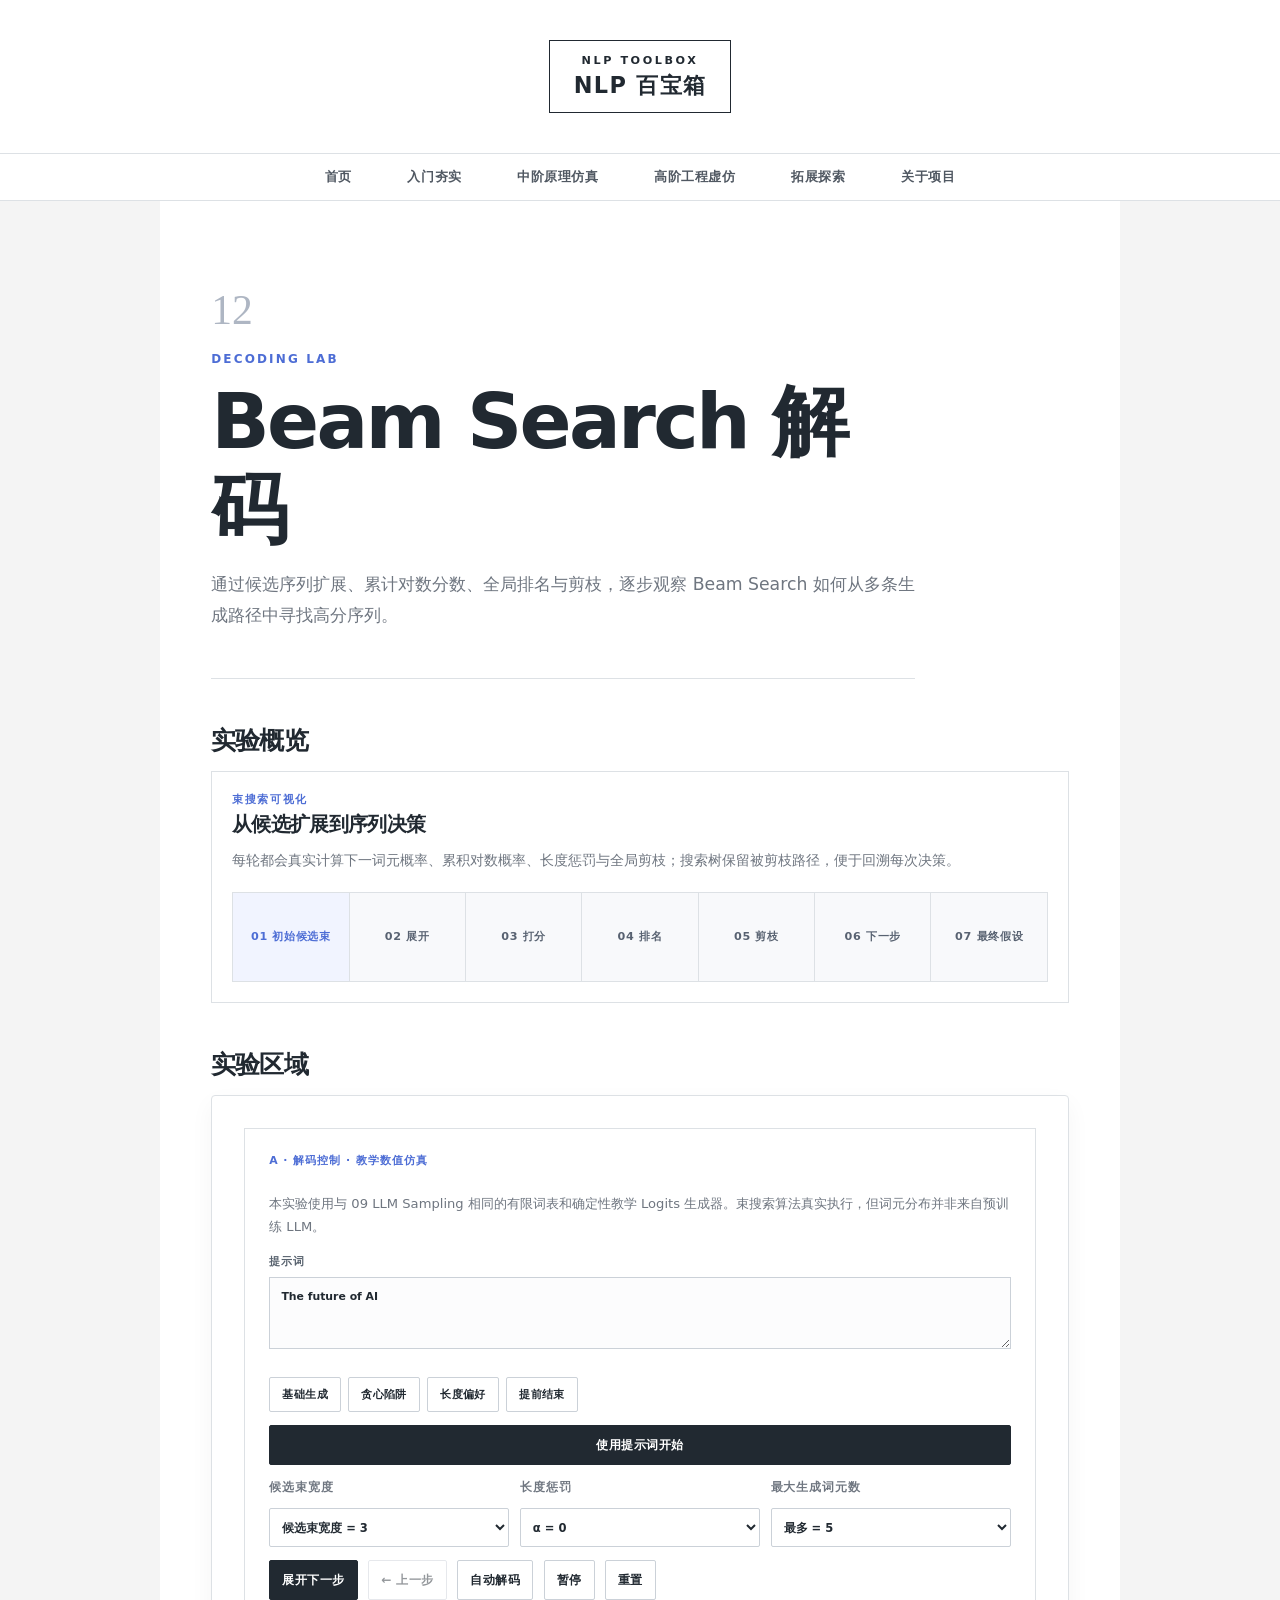
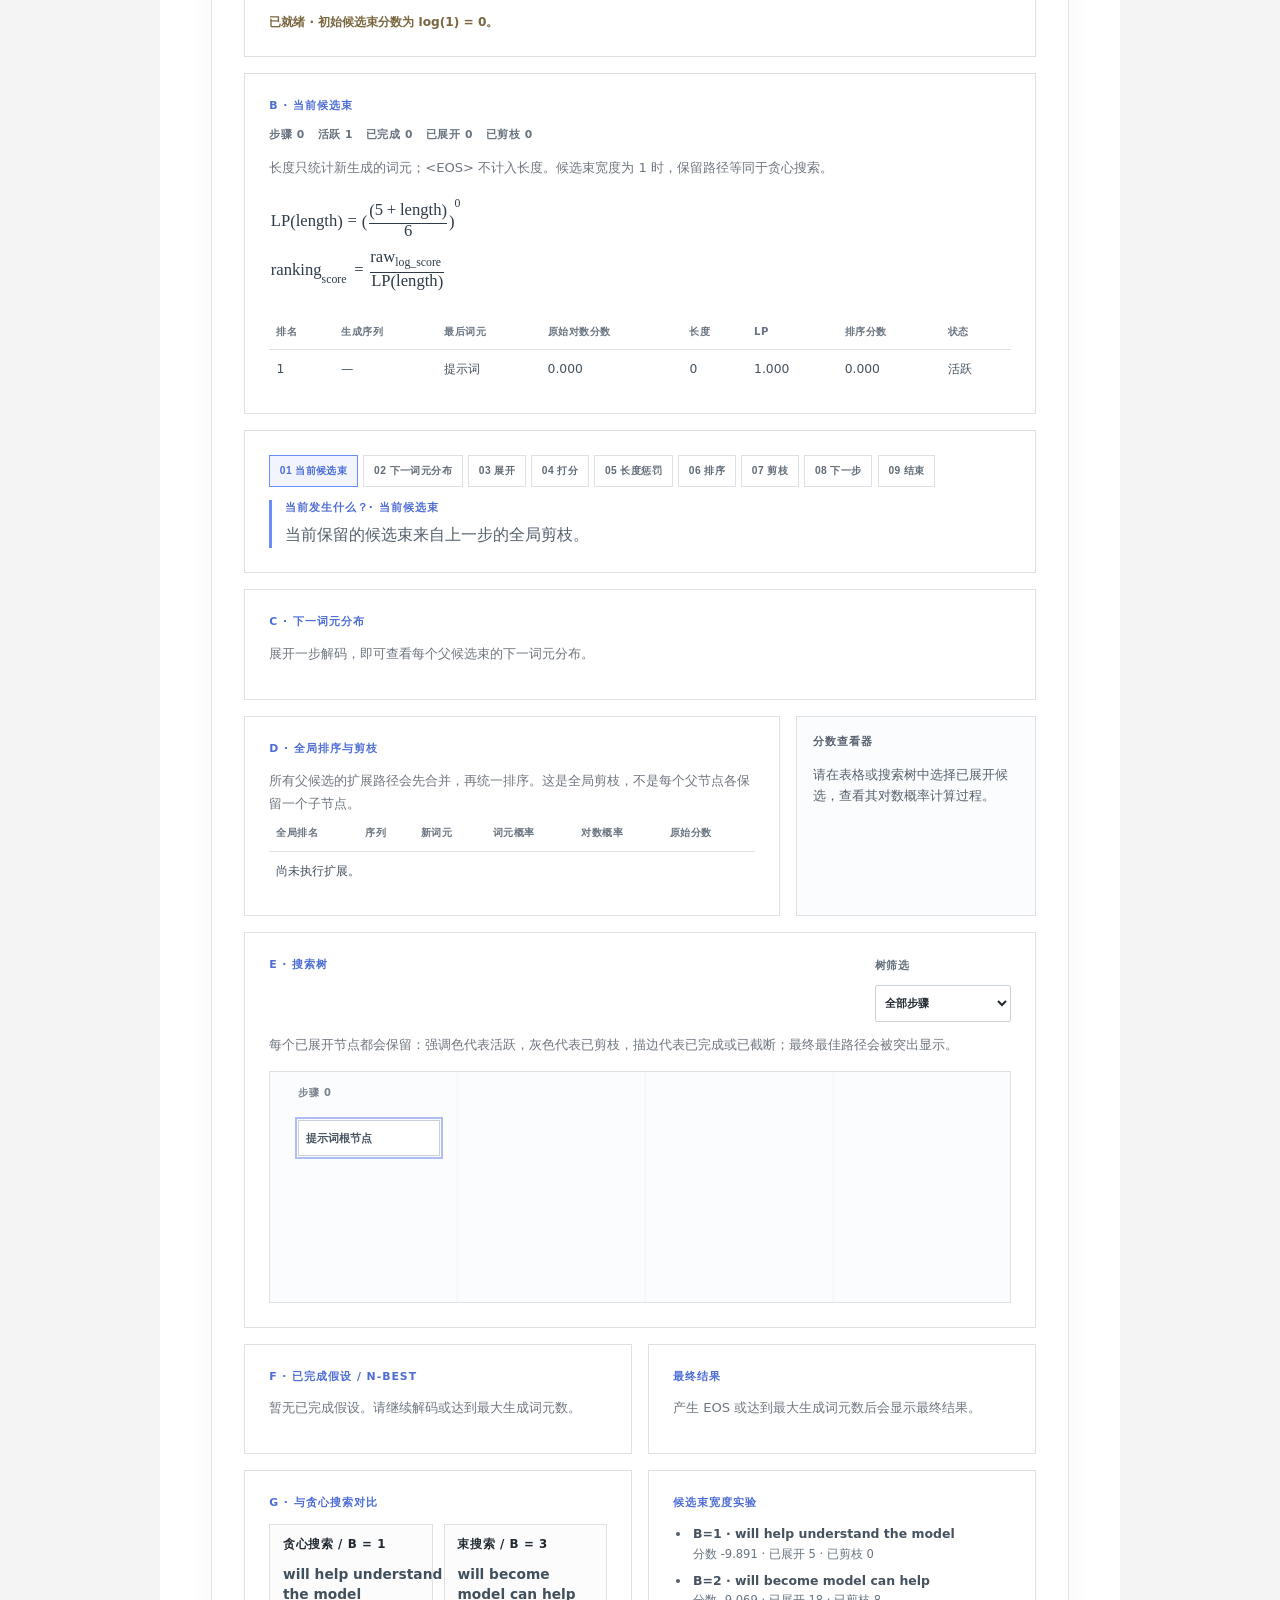
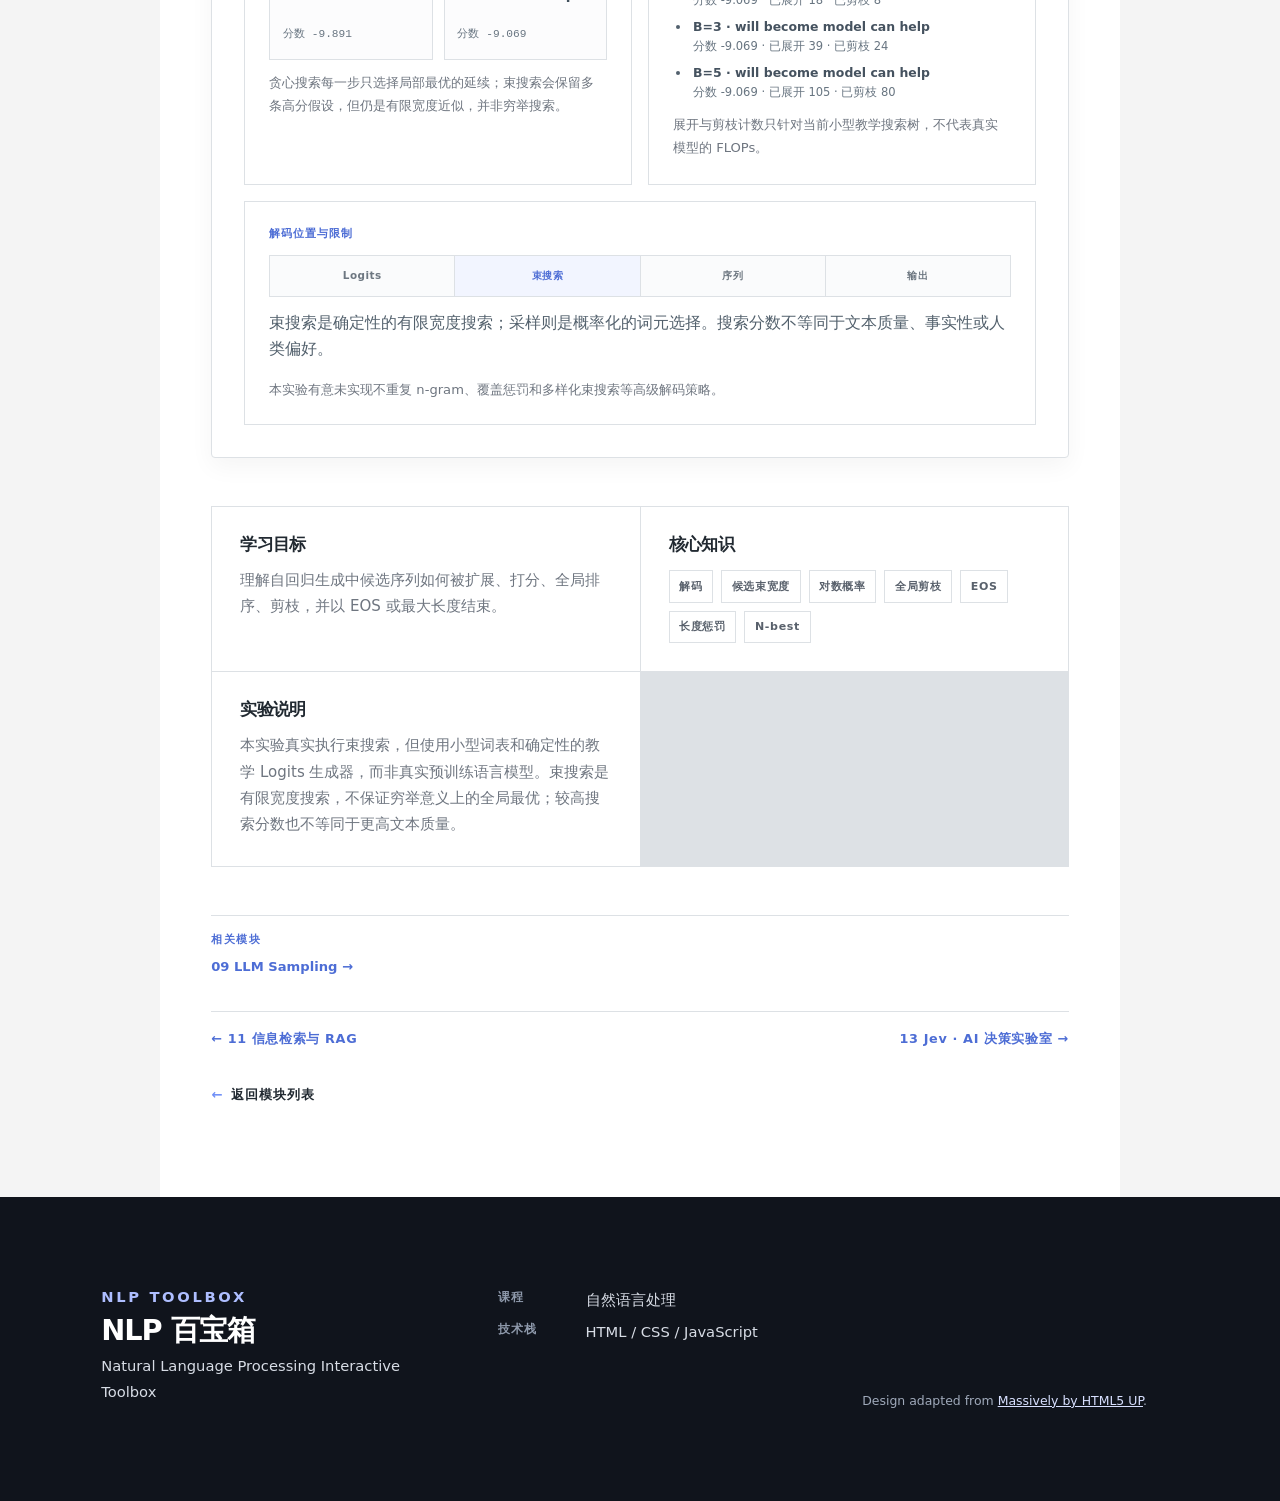
==== commit 2bf93505: "revise module" ====
--- a/pages/beam-search.html
+++ b/pages/beam-search.html
@@ -2,7 +2,8 @@
 <html lang="zh-CN">
 <head>
   <meta charset="utf-8"><meta name="viewport" content="width=device-width, initial-scale=1">
-  <meta name="description" content="Beam Search 解码实验室｜NLP 百宝箱"><title>Beam Search 解码｜NLP 百宝箱</title>
+  <meta name="description" content="Beam Search 解码｜NLP 百宝箱"><title>Beam Search 解码｜NLP 百宝箱</title>
+  <link rel="icon" type="image/svg+xml" href="data:image/svg+xml,%3Csvg xmlns='http://www.w3.org/2000/svg' viewBox='0 0 64 64'%3E%3Crect width='64' height='64' fill='%2310141c'/%3E%3Cpath d='M17 15h30v34H17z' fill='none' stroke='%236e8ef7' stroke-width='3'/%3E%3Cpath d='M24 25h16M24 33h16M24 41h9' stroke='%23f7f7f7' stroke-width='3'/%3E%3C/svg%3E">
   <link rel="stylesheet" href="../assets/css/main.css"><link rel="stylesheet" href="../assets/css/responsive.css"><link rel="stylesheet" href="../assets/css/experiment.css"><link rel="stylesheet" href="../assets/css/extensions.css"><link rel="stylesheet" href="../assets/css/beam-search.css">
 </head>
 <body class="module-page">
@@ -10,7 +11,7 @@
   <header class="site-header"><a class="brand" href="../index.html" aria-label="NLP 百宝箱首页"><span class="brand__en">NLP TOOLBOX</span><span class="brand__cn">NLP 百宝箱</span></a></header>
   <nav class="primary-nav" aria-label="主导航"><div class="nav-wrap"><button class="nav-toggle" type="button" aria-expanded="false" aria-controls="primary-menu"><span>菜单</span><span class="nav-toggle__icon" aria-hidden="true"></span></button><ul id="primary-menu" class="nav-list"><li><a href="../index.html">首页</a></li><li><a href="../index.html#foundations">入门夯实</a></li><li><a href="../index.html#simulation">中阶原理仿真</a></li><li><a href="../index.html#engineering">高阶工程虚仿</a></li><li><a class="is-active" href="../index.html#extensions">拓展探索</a></li><li><a href="../index.html#about">关于项目</a></li></ul></div></nav>
   <main id="main-content" class="experiment-main">
-    <header class="module-intro"><span class="module-number">12</span><p class="kicker">DECODING LAB</p><h1>Beam Search 解码实验室</h1><p>通过候选序列扩展、累计对数分数、全局排名与剪枝，逐步观察 Beam Search 如何从多条生成路径中寻找高分序列。</p></header>
+    <header class="module-intro"><span class="module-number">12</span><p class="kicker">DECODING LAB</p><h1>Beam Search 解码</h1><p>通过候选序列扩展、累计对数分数、全局排名与剪枝，逐步观察 Beam Search 如何从多条生成路径中寻找高分序列。</p></header>
     <section class="experiment-block"><h2>实验概览</h2><div class="extension-overview"><p class="tool-label">束搜索可视化</p><h3>从候选扩展到序列决策</h3><p>每轮都会真实计算下一词元概率、累积对数概率、长度惩罚与全局剪枝；搜索树保留被剪枝路径，便于回溯每次决策。</p><div class="extension-pipeline" style="--steps:7"><span>01 初始候选束</span><span>02 展开</span><span>03 打分</span><span>04 排名</span><span>05 剪枝</span><span>06 下一步</span><span>07 最终假设</span></div></div></section>
     <section class="experiment-block"><h2>实验区域</h2><div class="experiment-shell experiment-shell--tool" data-experiment="beam-search"></div></section>
     <section class="experiment-block module-knowledge"><section><h3>学习目标</h3><p>理解自回归生成中候选序列如何被扩展、打分、全局排序、剪枝，并以 EOS 或最大长度结束。</p></section><section><h3>核心知识</h3><ul class="extension-concepts"><li>解码</li><li>候选束宽度</li><li>对数概率</li><li>全局剪枝</li><li>EOS</li><li>长度惩罚</li><li>N-best</li></ul></section><section><h3>实验说明</h3><p>本实验真实执行束搜索，但使用小型词表和确定性的教学 Logits 生成器，而非真实预训练语言模型。束搜索是有限宽度搜索，不保证穷举意义上的全局最优；较高搜索分数也不等同于更高文本质量。</p></section></section>
--- a/assets/css/main.css
+++ b/assets/css/main.css
@@ -10,6 +10,6 @@
 .about-section { display:grid; grid-template-columns:1fr 1.25fr; gap:clamp(2rem,8vw,8rem); align-items:start; } .about-section__content p { color:var(--muted); font-size:1.06rem; } .technology-list { display:flex; flex-wrap:wrap; gap:.5rem; margin:2rem 0 0; padding:0; list-style:none; } .technology-list li { padding:.35rem .6rem; border:1px solid var(--line); color:#59616c; font-size:.67rem; font-weight:750; letter-spacing:.07em; }
 .site-footer { display:grid; grid-template-columns:1.1fr 1fr 1fr; gap:3rem; padding:clamp(3rem,7vw,6rem) max(var(--gutter),calc((100% - var(--max))/2 + var(--gutter))); color:#d7dce5; background:var(--hero); } .site-footer h2 { margin:.4rem 0; color:#fff; font-size:1.8rem; } .site-footer p { margin-bottom:.4rem; font-size:.92rem; } .footer-meta p { display:flex; gap:1rem; } .footer-meta span { min-width:4.5rem; color:#8f9aac; font-size:.72rem; font-weight:700; letter-spacing:.1em; } .attribution { align-self:end; color:#9fa9ba; font-size:.78rem; line-height:1.7; } .site-footer a { color:#d8e0ff; }
 @media (prefers-reduced-motion:reduce) { html { scroll-behavior:auto; } *,*::before,*::after { animation-duration:.01ms !important; animation-iteration-count:1 !important; scroll-behavior:auto !important; transition-duration:.01ms !important; } }
-.learning-path { grid-template-columns:repeat(5,1fr); }.module-grid--extensions { grid-template-columns:repeat(3,1fr); }.module-grid--decision { grid-template-columns:minmax(0,1fr); }.diagram-bpe,.diagram-retrieval,.diagram-beam { display:flex; align-items:center; gap:.55rem; color:#657080; font-size:.67rem; font-weight:750; letter-spacing:.04em; }.diagram-bpe span,.diagram-bpe strong,.diagram-retrieval span,.diagram-retrieval b,.diagram-beam span { padding:.45rem .55rem; border:1px solid var(--line-dark); background:#fff; }.diagram-bpe i,.diagram-retrieval i { color:var(--accent); font-style:normal; }.diagram-bpe strong { color:var(--accent-deep); }.diagram-retrieval { display:grid; grid-template-columns:auto 1fr; grid-template-rows:1fr 1fr; align-content:center; }.diagram-retrieval span { grid-row:span 2; }.diagram-retrieval i { grid-row:span 2; }.diagram-retrieval b { font-size:.62rem; }.diagram-beam { display:grid; grid-template-columns:auto 1fr; grid-template-rows:1fr 1fr; align-content:center; }.diagram-beam span { grid-row:span 2; }.diagram-beam i { font-style:normal; }.extensions-chain { margin-top:2rem; padding:1.2rem 0 0; border-top:1px solid var(--line); }.extensions-chain > p:last-child { display:flex; flex-wrap:wrap; align-items:center; gap:.5rem .75rem; margin:.45rem 0 0; }.extensions-chain strong { color:var(--ink); font-size:.75rem; letter-spacing:.06em; }.extensions-chain span { color:var(--muted); font-size:.8rem; }.extensions-chain b { color:var(--accent); font-weight:400; }.module-card--decision { min-height:29rem; }.decision-card-content { display:grid; grid-template-columns:minmax(0,1fr) minmax(17rem,.82fr); gap:clamp(1.5rem,6vw,5rem); align-items:center; margin:.1rem 0 1.7rem; }.decision-card-content > div:first-child > p { max-width:34rem; margin:0; color:var(--muted); font-size:1rem; }.decision-capabilities { display:flex; flex-wrap:wrap; gap:.5rem; margin:1.25rem 0 0; padding:0; list-style:none; }.decision-capabilities li { padding:.34rem .58rem; border:1px solid var(--line); color:#59616c; font-size:.68rem; font-weight:750; letter-spacing:.06em; }.decision-diagram { display:grid; justify-items:center; gap:.45rem; min-height:12.5rem; padding:1rem; border-top:1px solid var(--line); border-bottom:1px solid var(--line); color:#657080; font-size:.67rem; font-weight:800; letter-spacing:.09em; text-align:center; }.decision-diagram > span { min-width:7.8rem; padding:.42rem .6rem; border:1px solid var(--line-dark); background:#fff; }.decision-diagram > i { color:var(--accent); font-style:normal; }.decision-diagram__types { display:flex; flex-wrap:wrap; justify-content:center; gap:.35rem; }.decision-diagram__types b { padding:.35rem .45rem; border:1px solid var(--line); background:#f7f8fa; font-size:.6rem; }.decision-diagram__result { border-color:var(--accent) !important; color:var(--accent-deep); }.decision-diagram small { color:var(--muted); font-size:.58rem; font-weight:700; letter-spacing:.05em; }
+.learning-path { grid-template-columns:repeat(5,1fr); }.module-grid--extensions { grid-template-columns:repeat(3,1fr); }.module-grid--decision { grid-template-columns:minmax(0,1fr); }.diagram-bpe,.diagram-retrieval,.diagram-beam { display:flex; align-items:center; gap:.55rem; color:#657080; font-size:.67rem; font-weight:750; letter-spacing:.04em; }.diagram-bpe span,.diagram-bpe strong,.diagram-retrieval span,.diagram-retrieval b,.diagram-beam span { padding:.45rem .55rem; border:1px solid var(--line-dark); background:#fff; }.diagram-bpe i,.diagram-retrieval i { color:var(--accent); font-style:normal; }.diagram-bpe strong { color:var(--accent-deep); }.diagram-retrieval { display:grid; grid-template-columns:repeat(2,minmax(0,1fr)); grid-template-rows:auto auto auto; gap:.35rem .5rem; align-content:center; height:7rem; padding:.55rem 0; }.diagram-retrieval span { grid-column:1 / -1; justify-self:start; }.diagram-retrieval i { grid-column:1 / -1; justify-self:center; line-height:1; }.diagram-retrieval b { min-width:0; padding:.5rem .4rem; font-size:.6rem; line-height:1.35; text-align:center; white-space:normal; }.diagram-beam { display:grid; grid-template-columns:auto 1fr; grid-template-rows:1fr 1fr; align-content:center; }.diagram-beam span { grid-row:span 2; }.diagram-beam i { font-style:normal; }.extensions-chain { margin-top:2rem; padding:1.2rem 0 0; border-top:1px solid var(--line); }.extensions-chain > p:last-child { display:flex; flex-wrap:wrap; align-items:center; gap:.5rem .75rem; margin:.45rem 0 0; }.extensions-chain strong { color:var(--ink); font-size:.75rem; letter-spacing:.06em; }.extensions-chain span { color:var(--muted); font-size:.8rem; }.extensions-chain b { color:var(--accent); font-weight:400; }.module-card--decision { min-height:29rem; }.decision-card-content { display:grid; grid-template-columns:minmax(0,1fr) minmax(17rem,.82fr); gap:clamp(1.5rem,6vw,5rem); align-items:center; margin:.1rem 0 1.7rem; }.decision-card-content > div:first-child > p { max-width:34rem; margin:0; color:var(--muted); font-size:1rem; }.decision-capabilities { display:flex; flex-wrap:wrap; gap:.5rem; margin:1.25rem 0 0; padding:0; list-style:none; }.decision-capabilities li { padding:.34rem .58rem; border:1px solid var(--line); color:#59616c; font-size:.68rem; font-weight:750; letter-spacing:.06em; }.decision-diagram { display:grid; justify-items:center; gap:.45rem; min-height:12.5rem; padding:1rem; border-top:1px solid var(--line); border-bottom:1px solid var(--line); color:#657080; font-size:.67rem; font-weight:800; letter-spacing:.09em; text-align:center; }.decision-diagram > span { min-width:7.8rem; padding:.42rem .6rem; border:1px solid var(--line-dark); background:#fff; }.decision-diagram > i { color:var(--accent); font-style:normal; }.decision-diagram__types { display:flex; flex-wrap:wrap; justify-content:center; gap:.35rem; }.decision-diagram__types b { padding:.35rem .45rem; border:1px solid var(--line); background:#f7f8fa; font-size:.6rem; }.decision-diagram__result { border-color:var(--accent) !important; color:var(--accent-deep); }.decision-diagram small { color:var(--muted); font-size:.58rem; font-weight:700; letter-spacing:.05em; }
 @media (min-width:761px) and (max-width:1100px) { .nav-list a { padding-inline:.75rem; font-size:.78rem; }.learning-path { grid-template-columns:repeat(2,1fr); }.learning-path li:nth-child(3) { border-left:0; border-top:1px solid var(--line); }.learning-path li:nth-child(4) { border-top:1px solid var(--line); }.learning-path li:nth-child(5) { grid-column:span 2; border-left:0; border-top:1px solid var(--line); }.module-grid--extensions { grid-template-columns:repeat(2,1fr); }.module-grid--extensions .module-card:last-child { grid-column:span 2; } .decision-card-content { grid-template-columns:1fr; gap:1.5rem; } }
 @media (max-width:760px) { .module-grid--decision { grid-template-columns:1fr; } .module-card--decision { min-height:19rem; } .decision-card-content { grid-template-columns:1fr; gap:1.5rem; } }
--- a/assets/css/experiment.css
+++ b/assets/css/experiment.css
@@ -27,6 +27,18 @@
 .tool-button--primary:hover:not(:disabled) { background:var(--accent-deep); color:#fff; }
 .tool-button--danger { color:#a33d43; }
 
+/* Local MathML rendering. Formulas stay readable without network fonts or libraries. */
+.formula,.formula-inline { color:#2f3b49; }
+.formula { max-width:100%; overflow-x:auto; padding:.45rem .1rem; }
+.formula[data-math-rendered="true"] { font-family:inherit !important; }
+.formula math { display:block; width:max-content; min-width:100%; margin:0; font-family:"STIX Two Math","Cambria Math","Times New Roman",serif; font-size:1.04rem; line-height:1.5; text-align:left; }
+.formula-inline { display:inline-flex; max-width:100%; overflow-x:auto; vertical-align:middle; }
+.formula-inline math { font-family:"STIX Two Math","Cambria Math","Times New Roman",serif; font-size:1em; }
+.formula math mfrac { padding-inline:.12em; }
+.formula math mtext,.formula-inline math mtext { font-family:var(--sans); font-size:.88em; }
+.metric-card .formula math { min-width:0; font-size:.94rem; }
+@media (max-width:520px) { .formula math { font-size:.94rem; } }
+
 /* Terminology challenge */
 .tool-controls { display:flex; flex-wrap:wrap; gap:.8rem; align-items:end; padding-bottom:1.5rem; border-bottom:1px solid var(--line); }
 .select-label { display:grid; gap:.3rem; color:var(--muted); font-size:.72rem; font-weight:750; letter-spacing:.08em; }
--- a/assets/css/beam-search.css
+++ b/assets/css/beam-search.css
@@ -1,7 +1,10 @@
 .beam-lab { display:grid; grid-template-columns:minmax(0,1fr); gap:1rem; width:100%; min-width:0; }
 .beam-lab > * { width:100%; min-width:0; box-sizing:border-box; }
 .beam-panel,.beam-step-area,.beam-notes { border:1px solid var(--line); padding:clamp(1rem,2.5vw,1.5rem); background:#fff; min-width:0; }
-.beam-panel > .tool-label,.beam-step-area .tool-label,.beam-notes .tool-label { margin-top:0; }
+.beam-panel > .tool-label,.beam-notes > .tool-label,.beam-score-inspector > .tool-label { margin:0 0 .85rem; }
+.beam-controls > .tool-label { margin-bottom:0; }
+.beam-explanation > .tool-label { margin:0 0 .45rem; }
+.beam-lab .tool-label { font-family:var(--sans); font-size:.68rem; font-style:normal; letter-spacing:.09em; }
 .beam-controls { display:grid; gap:.8rem; }
 .beam-field { display:grid; gap:.35rem; color:#59636f; font-size:.68rem; font-weight:800; letter-spacing:.07em; }
 .beam-field textarea { width:100%; min-height:4.5rem; border:1px solid var(--line-dark); padding:.7rem; color:var(--ink); background:#fcfcfd; font:inherit; line-height:1.55; resize:vertical; }
@@ -24,6 +27,9 @@
 .beam-step.is-active { border-color:var(--accent); color:var(--accent-deep); background:#f2f5ff; }
 .beam-explanation { border-left:3px solid var(--accent); padding-left:.8rem; }
 .beam-explanation p:last-child { margin:.25rem 0 0; color:#52606d; line-height:1.6; }
+.beam-stage-formula { margin:.15rem 0 .35rem; }
+.beam-formula-stack { display:grid; gap:.2rem; margin:.75rem 0 1rem; }
+.beam-formula-stack .formula { margin:0; }
 .beam-distribution { border:1px solid var(--line); padding:.85rem; background:#fcfcfd; }
 .beam-distribution + .beam-distribution { margin-top:.7rem; }
 .beam-distribution h3 { margin:0; color:#45525f; font-size:.86rem; }
@@ -49,6 +55,7 @@
 .beam-tree-head { display:flex; flex-wrap:wrap; align-items:start; justify-content:space-between; gap:.7rem; }
 .beam-tree-head .select-label { min-width:8.5rem; color:#64707b; font-size:.67rem; font-weight:800; letter-spacing:.055em; }
 .beam-tree-head select { width:100%; min-height:2.3rem; margin-top:.3rem; border:1px solid var(--line-dark); padding:.35rem; color:var(--ink); background:#fff; font:inherit; }
+.beam-tree-panel > .input-help { margin-bottom:.85rem; }
 .beam-tree-scroll { width:100%; max-width:100%; min-width:0; overflow-x:auto; border:1px solid var(--line); background:#fbfcfd; }
 .beam-tree-canvas { position:relative; min-width:100%; background-image:linear-gradient(to right,transparent 99%,#f0f2f4 100%); background-size:188px 100%; }
 .beam-tree-lines { position:absolute; inset:0; overflow:visible; pointer-events:none; }
@@ -69,16 +76,21 @@
 .beam-best-result h3 { margin:.4rem 0 .7rem; color:#334250; font-size:1rem; line-height:1.5; }
 .beam-decoder-compare { display:grid; grid-template-columns:repeat(2,minmax(0,1fr)); gap:.7rem; }
 .beam-decoder-compare > div { border:1px solid var(--line); padding:.8rem; background:#fcfcfd; }
-.beam-decoder-compare h3 { margin:0; font-size:.74rem; letter-spacing:.05em; }
-.beam-decoder-compare p { min-height:2.6rem; color:#40505c; font-size:.86rem; font-weight:700; line-height:1.45; }
+.beam-decoder-compare h3 { margin:0 0 .85rem; font-size:.74rem; letter-spacing:.05em; }
+.beam-decoder-compare p { min-height:2.6rem; margin:0 0 .7rem; color:#40505c; font-size:.86rem; font-weight:700; line-height:1.45; }
 .beam-decoder-compare span { color:#687581; font-family:ui-monospace,SFMono-Regular,Menlo,monospace; font-size:.7rem; }
+.beam-decoder-compare .beam-sequence-nowrap { color:inherit; font:inherit; white-space:nowrap; }
 .beam-width-list { display:grid; gap:.45rem; margin:.2rem 0 0; padding-left:1.1rem; color:#52606d; font-size:.78rem; line-height:1.55; }
+.beam-width-list li { padding-left:.15rem; }
+.beam-width-list strong,.beam-width-list span { display:block; }
+.beam-width-list strong { color:#45525f; font-weight:650; }
+.beam-width-list span { margin-top:.12rem; color:#687581; font-size:.72rem; }
 .beam-notes { color:#53616d; line-height:1.65; }
 .beam-notes > p:last-child { margin-bottom:0; }
 .beam-flow { display:grid; grid-template-columns:repeat(4,1fr); gap:1px; margin:.8rem 0; border:1px solid var(--line); background:var(--line); }
 .beam-flow span { display:grid; min-height:2.5rem; place-items:center; padding:.35rem; color:#6d7781; background:#fafbfc; font-size:.65rem; font-weight:800; letter-spacing:.05em; text-align:center; }
 .beam-flow span.is-active { color:var(--accent-deep); background:#f2f5ff; }
-.beam-empty { color:var(--muted) !important; font-style:italic; text-align:center; }
+.beam-empty { margin:.65rem 0; color:var(--muted) !important; font-family:var(--sans); font-size:.82rem; font-style:normal; font-weight:500; line-height:1.65; text-align:left; }
 .beam-lab button:disabled { cursor:not-allowed; opacity:.48; }
 @media (max-width:860px) { .beam-grid--ranking,.beam-grid--final,.beam-grid--compare { grid-template-columns:1fr; } }
 @media (max-width:620px) { .beam-lab { max-width:calc(100% - 1px); } .beam-panel,.beam-step-area,.beam-notes { padding:1rem; } .beam-step-nav { display:grid; grid-template-columns:repeat(2,minmax(0,1fr)); } .beam-step { min-height:2.6rem; } .beam-actions .tool-button { flex:1 1 9rem; } .beam-decoder-compare { grid-template-columns:1fr; } .beam-flow { grid-template-columns:repeat(2,1fr); } }
